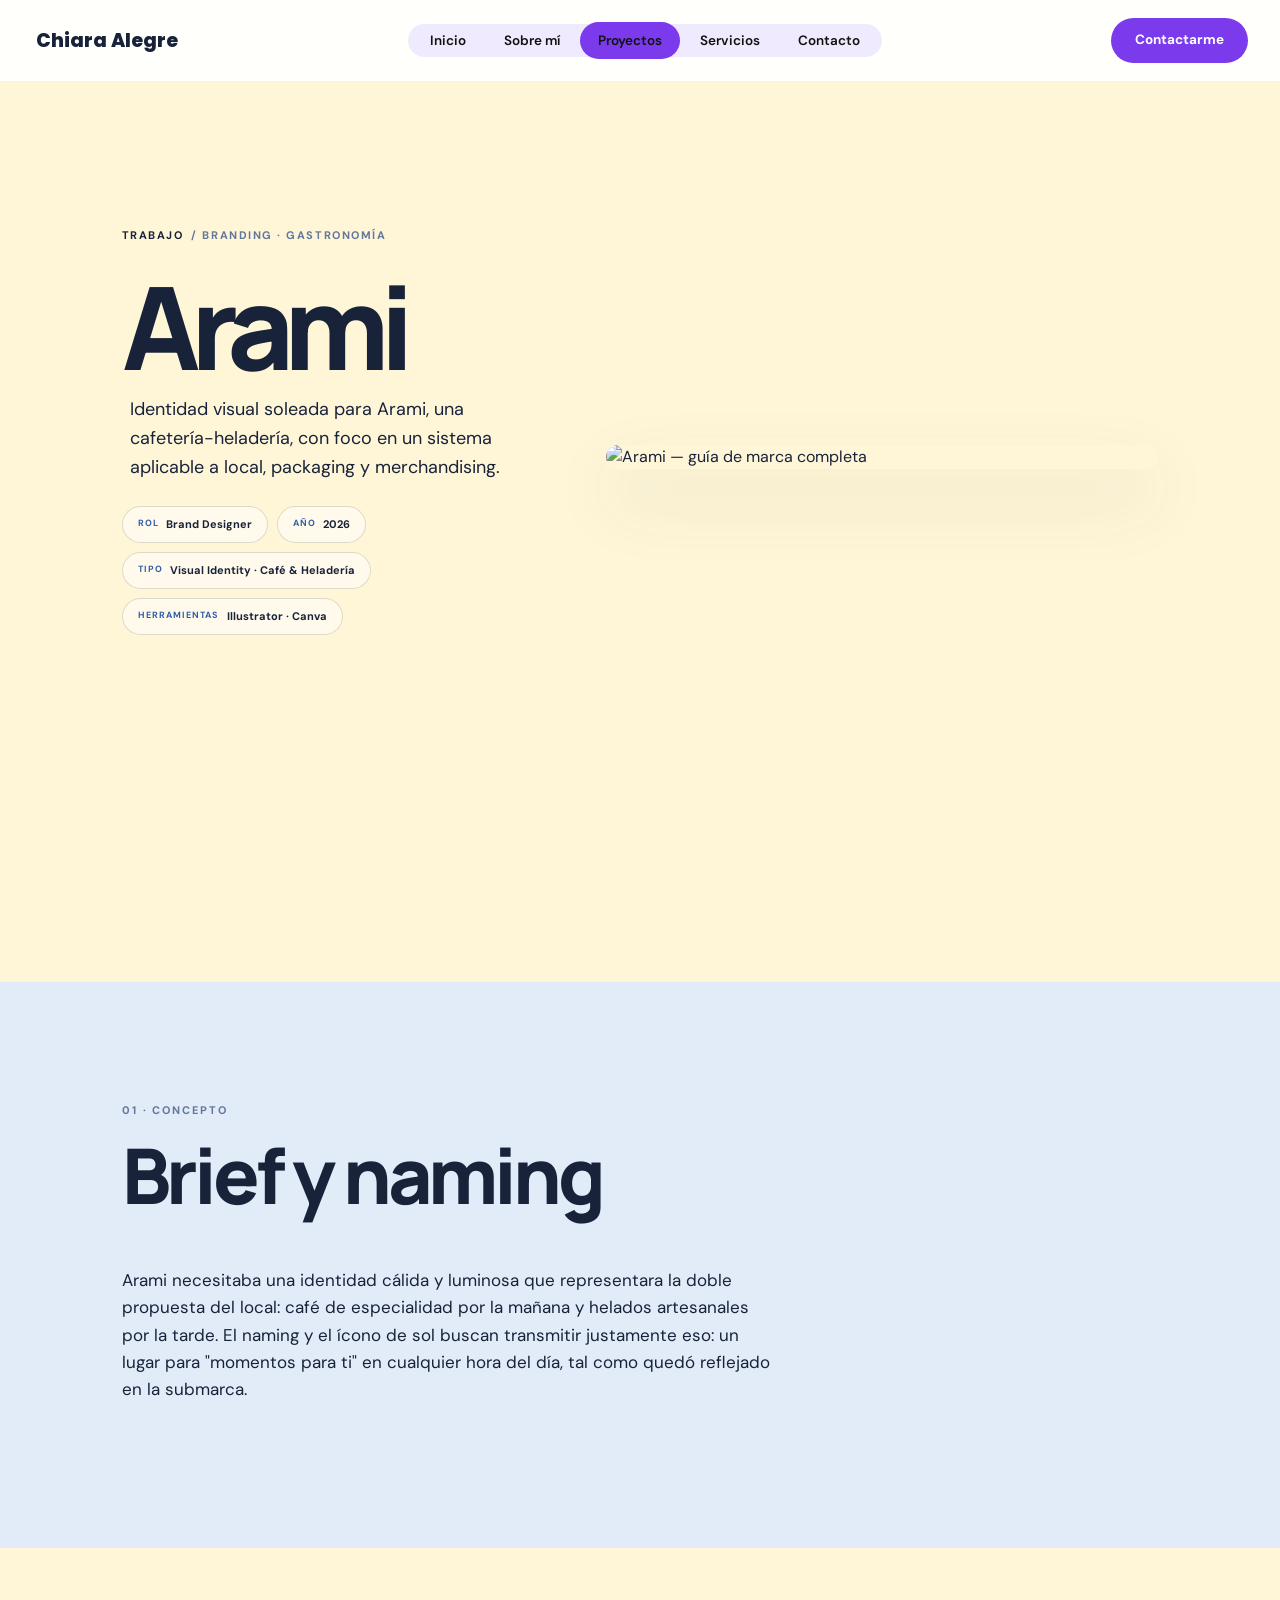
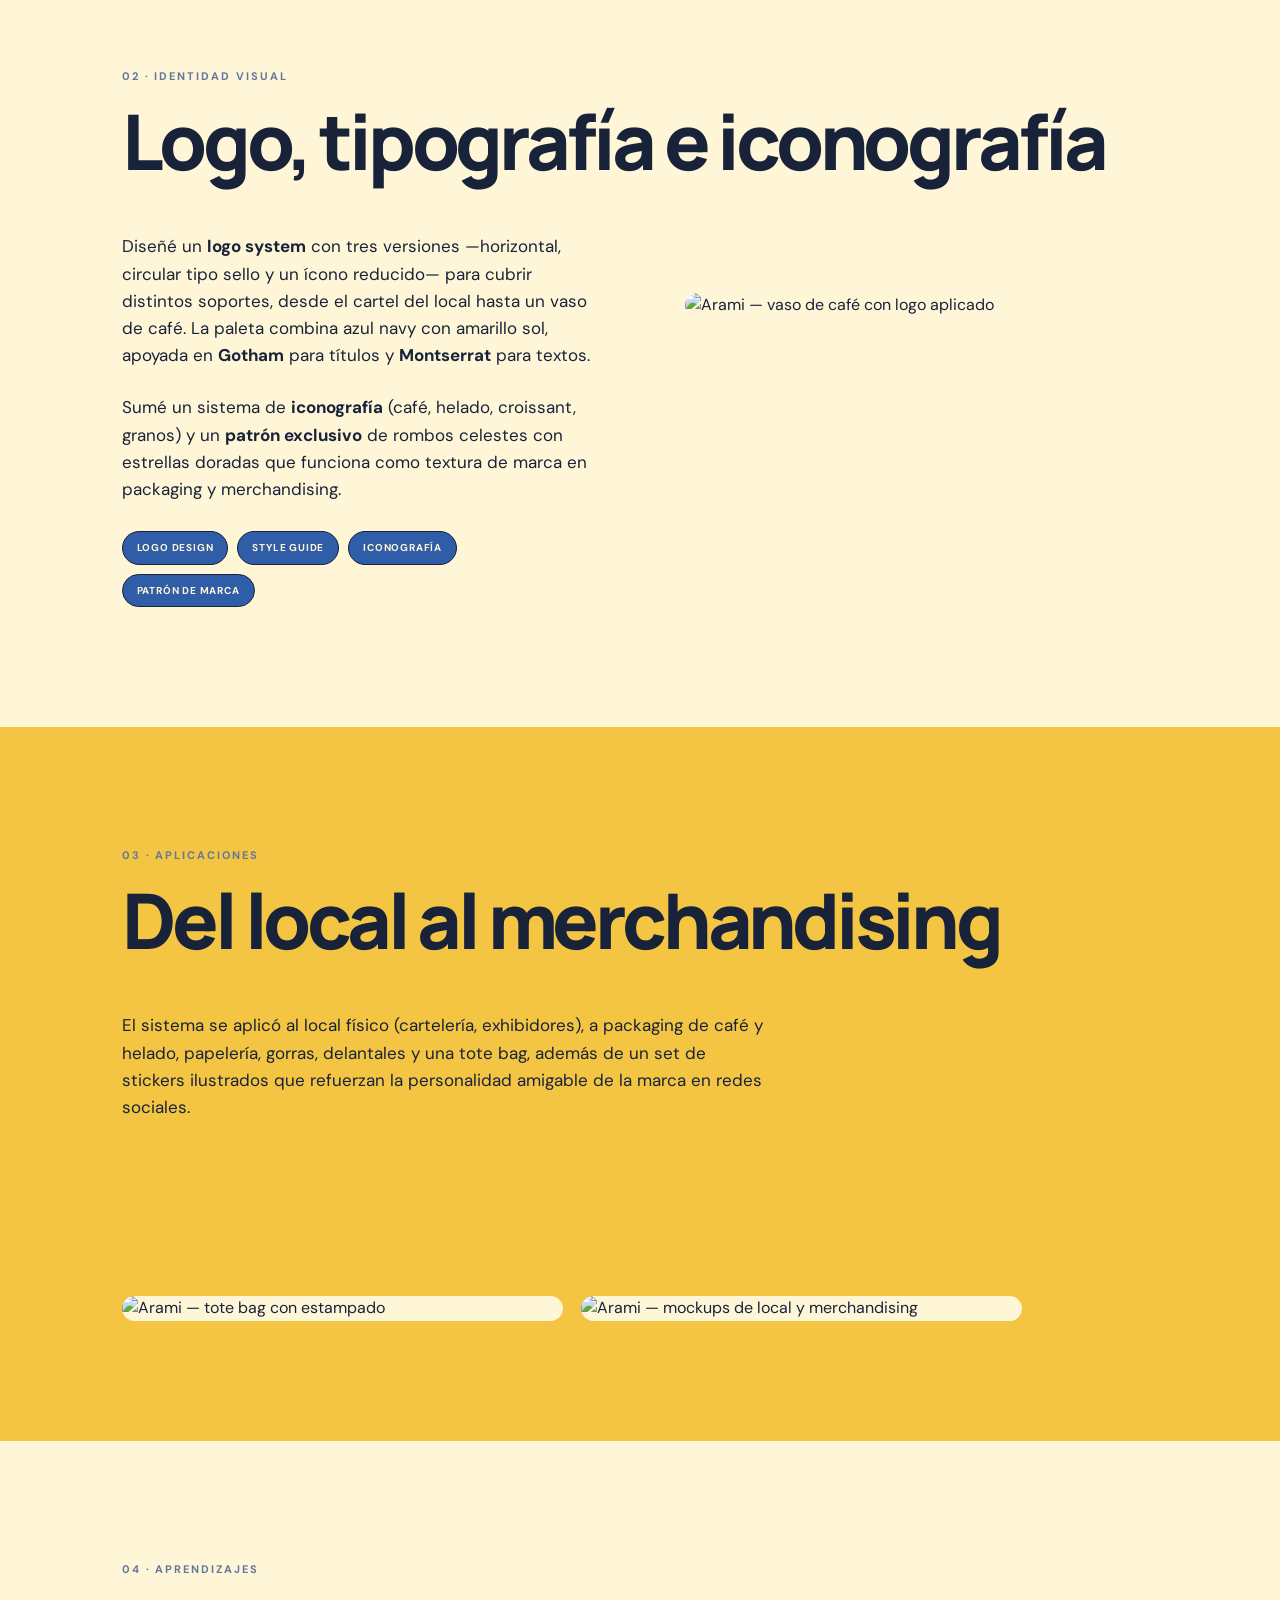
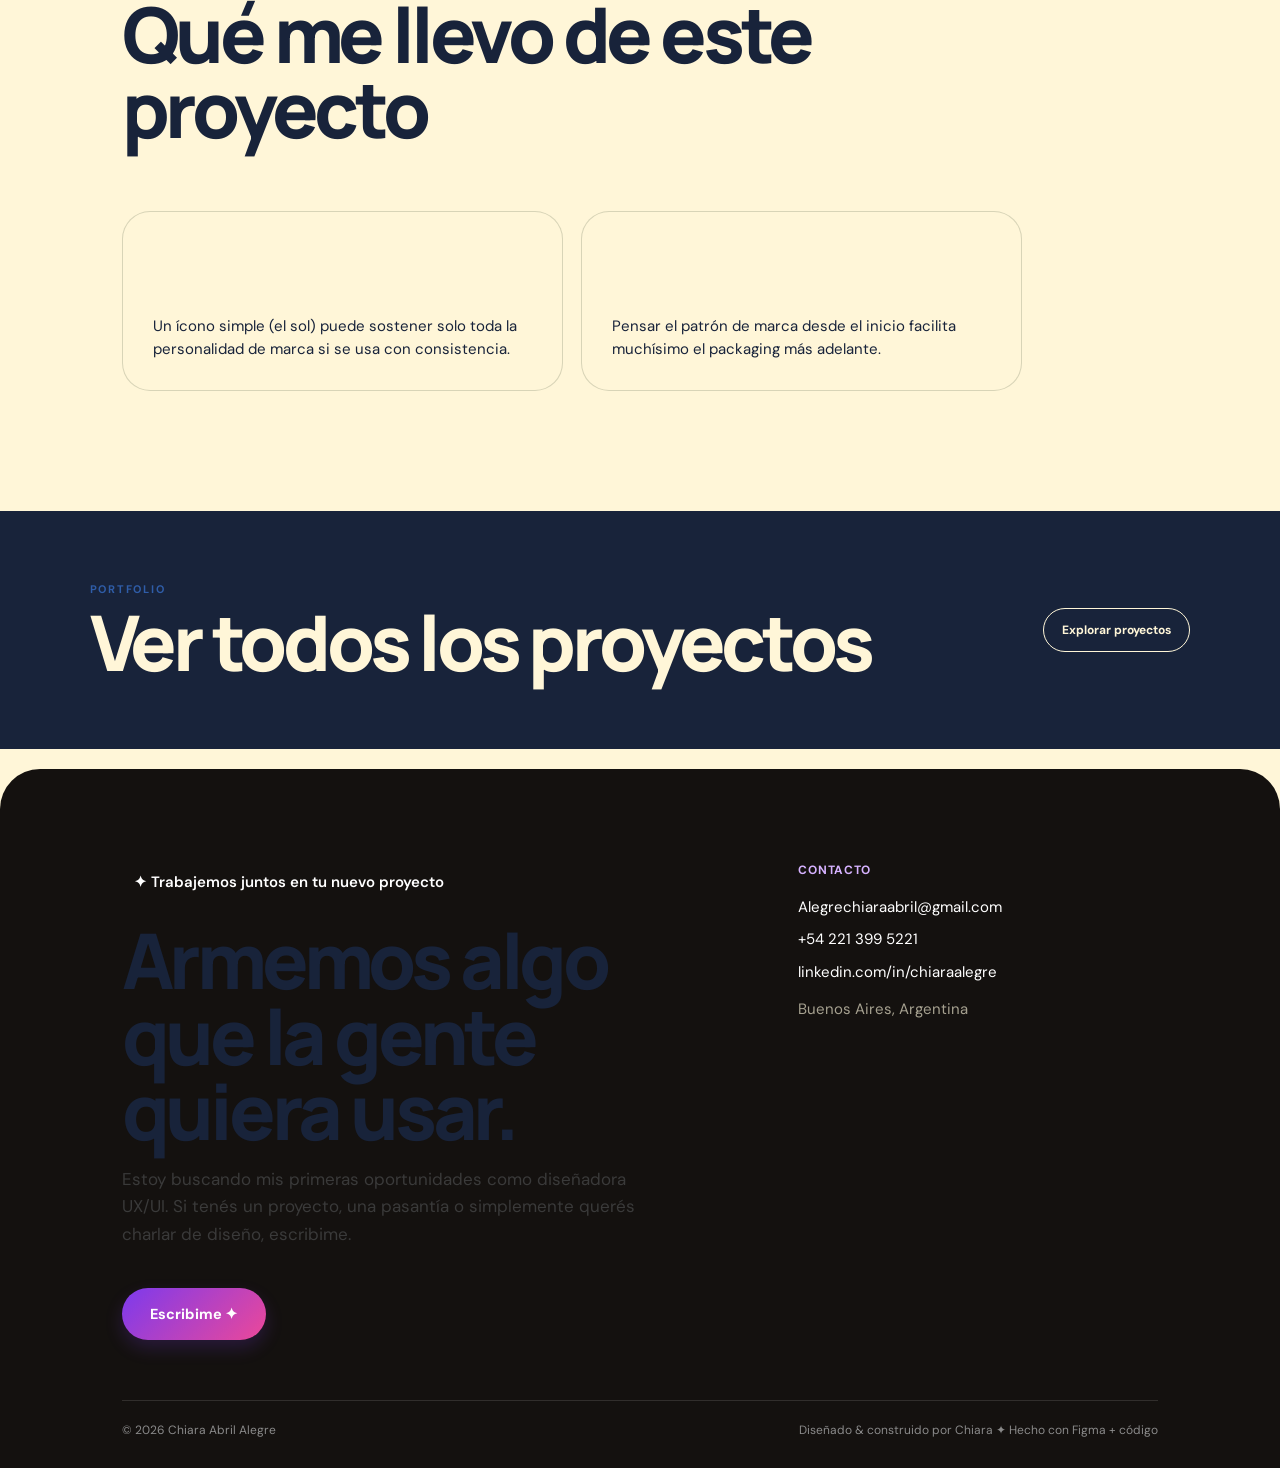
==== arami.html @ 16eeb69e "Add files via upload" ====
<!DOCTYPE html>
<html lang="es">
<head>
<meta charset="UTF-8">
<meta name="viewport" content="width=device-width, initial-scale=1.0">
<title>Arami — Chiara Alegre</title>
<link rel="stylesheet" href="styles.css">
</head>
<body class="case-jelly-layout arami">

<header>
  <div class="navrow">
    <a href="index.html" class="logo"><span class="dots"><span class="dot r"></span><span class="dot g"></span><span class="dot p"></span></span>&nbsp;Chiara Alegre</a>
    <nav>
      <ul>
        <li><a href="index.html#inicio">Inicio</a></li>
        <li><a href="index.html#trabajo">Trabajo</a></li>
        <li><a href="index.html#proceso">Proceso</a></li>
        <li><a href="index.html#sobre-mi">Sobre mí</a></li>
      </ul>
    </nav>
    <a class="navcta" href="index.html#contacto">Contactarme</a>
  </div>
</header>

<section class="case-hero">
  <div class="wrap">
    <div class="breadcrumb"><a href="index.html">Trabajo</a> / Branding · Gastronomía</div>
    <div class="case-title-row">
      <h1>Arami</h1>
    </div>
    <p class="hero-sub" style="margin-top:0;">Identidad visual soleada para Arami, una cafetería-heladería, con foco en un sistema aplicable a local, packaging y merchandising.</p>
    <div class="case-meta"><div><span>Rol</span><b>Brand Designer</b></div><div><span>Año</span><b>2026</b></div><div><span>Tipo</span><b>Visual Identity · Café &amp; Heladería</b></div><div><span>Herramientas</span><b>Illustrator · Canva</b></div></div>
    <div class="case-cover"><img src="images/arami-guide.png" alt="Arami — guía de marca completa"></div>
  </div>
</section>

<section class="case-section">
  <div class="wrap">
    <span class="stepnum">01 · Concepto</span>
    <h2>Brief y naming</h2>
    
    <div class="case-body-grid single">
      <div class="case-text">
        <p>Arami necesitaba una identidad cálida y luminosa que representara la doble propuesta del local: café de especialidad por la mañana y helados artesanales por la tarde. El naming y el ícono de sol buscan transmitir justamente eso: un lugar para "momentos para ti" en cualquier hora del día, tal como quedó reflejado en la submarca.</p>
      </div>
    </div>

  </div>
</section>

<section class="case-section">
  <div class="wrap">
    <span class="stepnum">02 · Identidad visual</span>
    <h2>Logo, tipografía e iconografía</h2>
    
    <div class="case-body-grid">
      <div class="case-text">
        <p>Diseñé un <strong>logo system</strong> con tres versiones —horizontal, circular tipo sello y un ícono reducido— para cubrir distintos soportes, desde el cartel del local hasta un vaso de café. La paleta combina azul navy con amarillo sol, apoyada en <strong>Gotham</strong> para títulos y <strong>Montserrat</strong> para textos.</p>
        <p>Sumé un sistema de <strong>iconografía</strong> (café, helado, croissant, granos) y un <strong>patrón exclusivo</strong> de rombos celestes con estrellas doradas que funciona como textura de marca en packaging y merchandising.</p>
        <div class="chiplist">
          <span class="chip on">Logo Design</span>
          <span class="chip on">Style Guide</span>
          <span class="chip on">Iconografía</span>
          <span class="chip on">Patrón de marca</span>
        </div>
      </div>
      <div class="gallery">
        <img src="images/arami-cup.png" alt="Arami — vaso de café con logo aplicado">
      </div>
    </div>

  </div>
</section>

<section class="case-section">
  <div class="wrap">
    <span class="stepnum">03 · Aplicaciones</span>
    <h2>Del local al merchandising</h2>
    
    <div class="case-body-grid single">
      <div class="case-text"><p>El sistema se aplicó al local físico (cartelería, exhibidores), a packaging de café y helado, papelería, gorras, delantales y una tote bag, además de un set de stickers ilustrados que refuerzan la personalidad amigable de la marca en redes sociales.</p></div>
      <div class="gallery g2">
        <img src="images/arami-tote.png" alt="Arami — tote bag con estampado">
        <img src="images/arami-guide.png" alt="Arami — mockups de local y merchandising" style="object-position:top;">
      </div>
    </div>

  </div>
</section>

<section class="case-section">
  <div class="wrap">
    <span class="stepnum">04 · Aprendizajes</span>
    <h2>Qué me llevo de este proyecto</h2>
    
    <div class="case-body-grid single">
      <div class="insight-cards" style="grid-template-columns:1fr 1fr;">
        <div class="insight-card"><p>Un ícono simple (el sol) puede sostener solo toda la personalidad de marca si se usa con consistencia.</p></div>
        <div class="insight-card"><p>Pensar el patrón de marca desde el inicio facilita muchísimo el packaging más adelante.</p></div>
      </div>
    </div>

  </div>
</section>

<a href="karina-backery.html" class="next-project">
  <div>
    <div class="np-label">Siguiente proyecto</div>
    <h3>Karina Backery →</h3>
  </div>
  <span class="arrow">→</span>
</a>

<footer id="contacto">
  <div class="wrap">
    <div class="foot-grid">
      <div>
        <span class="pill" style="background:transparent; border-color:var(--cream); color:var(--cream); margin-bottom:18px;">✦ Trabajemos juntos en tu nuevo proyecto</span>
        <h2>Armemos algo<br>que la gente<br>quiera usar.</h2>
        <p class="hero-sub" style="margin-top:18px;">Estoy buscando mis primeras oportunidades como diseñadora UX/UI. Si tenés un proyecto, una pasantía o simplemente querés charlar de diseño, escribime.</p>
        <a href="mailto:Alegrechiaraabril@gmail.com" class="btn primary" style="margin-top:10px;">Escribime ✦</a>
      </div>
      <div class="foot-col">
        <h5>Contacto</h5>
        <a href="mailto:Alegrechiaraabril@gmail.com">Alegrechiaraabril@gmail.com</a>
        <a href="tel:+542213995221">+54 221 399 5221</a>
        <a href="https://www.linkedin.com/in/chiaraalegre" target="_blank" rel="noopener">linkedin.com/in/chiaraalegre</a>
        <p style="color:#a6a190;">Buenos Aires, Argentina</p>
      </div>
    </div>
    <div class="foot-bottom">
      <span>© 2026 Chiara Abril Alegre</span>
      <span>Diseñado &amp; construido por Chiara ✦ Hecho con Figma + código</span>
    </div>
  </div>
</footer>
<script src="project-ui.js"></script>
</body>
</html>
---- styles.css ----
@import url('https://fonts.googleapis.com/css2?family=DM+Sans:wght@400;500;600;700&family=Manrope:wght@400;500;600;700;800&display=swap');
@import url('https://fonts.googleapis.com/css2?family=Poppins:wght@500;600;700;800;900&family=Space+Grotesk:wght@400;500;600;700&family=Work+Sans:ital,wght@0,400;0,500;0,600;0,700;0,800;1,500&display=swap');

:root{
  --ink:#111111;
  --paper:#FFFFFF;
  --gray-bg:#EAEAEA;
  --gray-bg-2:#F3F3F1;
  --gray-text:#6E6E6E;
  --gray-line:#E4E4E1;
  --black-band:#111111;
  --coral:#E4573D;
  --sage:#3FA35E;
  --lavender:#6C4CE0;
  --violet:#7C3AED;
  --pink:#EC4899;
  --lilac:#F3EDFF;
  --rose:#FFF0F7;
  --butter:#F5EFC7;
  --radius:16px;
}
*{box-sizing:border-box;}
html{scroll-behavior:smooth;}
body{
  margin:0;
  background:linear-gradient(180deg, #fff 0%, #fff 28%, #fcfaff 100%);
  color:var(--ink);
  font-family:'Work Sans', sans-serif;
  -webkit-font-smoothing:antialiased;
}
h1,h2,h3, .display{
  font-family:'Poppins', sans-serif;
  font-weight:800;
  letter-spacing:-0.02em;
  line-height:1.05;
  margin:0;
  text-transform:none;
}
.mono{font-family:'Space Grotesk',monospace; letter-spacing:0.02em;}
a{color:inherit;}
img{max-width:100%; display:block;}
.wrap{max-width:1200px; margin:0 auto; padding:0 32px;}

.dots{display:inline-flex; gap:7px; align-items:center;}
.dot{width:11px;height:11px;border-radius:50%; display:inline-block; border:2px solid var(--ink);}
.dot.r{background:var(--coral);}
.dot.g{background:var(--sage);}
.dot.p{background:var(--lavender);}

/* ===== NAV ===== */
header{
  position:sticky; top:0; z-index:50;
  background:rgba(255,255,255,0.85);
  backdrop-filter:blur(10px);
}
.navrow{display:flex; align-items:center; justify-content:space-between; padding:20px 32px; max-width:1200px; margin:0 auto;}
.logo{display:flex; align-items:center; gap:6px; font-family:'Poppins'; font-weight:800; font-size:19px; text-decoration:none; color:var(--ink);}
.logo .dots{display:none;}
nav ul{list-style:none; display:flex; gap:4px; margin:0; padding:0; background:var(--lilac); border-radius:100px; padding:5px;}
nav a{text-decoration:none; font-weight:600; font-size:13.5px; padding:9px 18px; border-radius:100px; transition:background .2s ease, color .2s ease;}
nav a:hover{background:rgba(0,0,0,.05);}
nav a.navActive{background:var(--violet); color:var(--paper);}
.navcta{
  border:none; background:var(--violet); color:var(--paper);
  padding:11px 22px; border-radius:100px; font-weight:700; font-size:13.5px;
  text-decoration:none; transition:background .2s ease, transform .15s ease;
}
.navcta:hover{background:var(--pink);}

/* ===== pills / buttons ===== */
.pill{
  display:inline-flex; align-items:center; gap:8px;
  border:none; border-radius:100px;
  padding:10px 12px; font-size:15px; font-weight:600;
  background:var(--gray-bg); color:var(--gray-text);
}
.pill.butter{background:var(--gray-bg); color:var(--gray-text);}
.pill.sage{background:var(--gray-bg-2);}
.pill.lav{background:var(--ink); color:var(--paper);}
.pill.coral{background:var(--ink); color:var(--paper);}

.btn{
  border:none; padding:15px 28px; border-radius:100px;
  font-weight:700; text-decoration:none; font-size:14.5px;
  display:inline-flex; align-items:center; gap:8px; cursor:pointer; transition:background .2s ease, color .2s ease, transform .15s ease;
  background:var(--gray-bg); color:var(--ink);
}
.btn.primary{background:linear-gradient(135deg, var(--violet), var(--pink)); color:var(--paper); box-shadow:0 8px 18px rgba(124,58,237,.2);}
.btn.primary:hover{background:linear-gradient(135deg, var(--pink), var(--violet));}
.btn.ghost{background:var(--paper); border:2px solid var(--ink);}
.btn.ghost:hover{background:var(--ink); color:var(--paper);}
.btn.sm{padding:11px 20px; font-size:13px;}

/* ===== HERO ===== */
.hero{padding:64px 0 0; background:radial-gradient(circle at 82% 28%, rgba(236,72,153,.15), transparent 23%), radial-gradient(circle at 68% 68%, rgba(124,58,237,.12), transparent 28%);}
.hero-grid{display:grid; grid-template-columns:1.1fr 0.9fr; gap:40px; align-items:center;}
.eyebrow{margin-bottom:18px;}
.hero h1{font-size:clamp(46px,6.4vw,80px);}
.hero h1 .accent{color:var(--gray-text);}
.hero-sub{
  font-size:17px; max-width:520px; margin:22px 0 30px; line-height:1.6; color:#3a3a3a; font-weight:400;
}
.hero-ctas{display:flex; gap:12px; flex-wrap:wrap;}

.hero-photo-zone{height:520px; display:grid; place-items:center; perspective:1000px;}
.hero-photo-card{position:relative; width:min(390px,86%); height:470px; border-radius:46% 46% 28px 28px; overflow:visible; transform-style:preserve-3d; transition:transform .2s ease; will-change:transform;}
.hero-photo-card::before{content:""; position:absolute; inset:16px -16px -16px 16px; border-radius:inherit; background:linear-gradient(140deg,var(--violet),var(--pink)); z-index:-1; transform:rotate(5deg);}
.hero-photo-card img{width:100%; height:100%; object-fit:cover; object-position:top; border-radius:inherit; border:8px solid #fff; box-shadow:0 28px 48px rgba(92,31,151,.24);}
.photo-sticker{position:absolute; display:grid; place-items:center; background:#fff; color:var(--violet); box-shadow:0 10px 24px rgba(40,20,70,.18);}
.photo-sticker-one{width:72px; height:72px; border-radius:50%; right:-20px; top:20%; font-size:36px; animation:float 3.2s ease-in-out infinite;}
.photo-sticker-two{padding:12px 16px; border-radius:100px; left:-28px; bottom:18%; font-size:12px; font-weight:800; transform:rotate(-7deg);}
@keyframes float{50%{transform:translateY(-13px) rotate(10deg);}}

.photo-card{display:none;}
.spark{position:absolute; color:#fff; font-size:30px;}
.spark.s1{top:22%; right:6%;}
.spark.s2{bottom:14%; left:4%; font-size:22px;}

.badge-available{
  display:inline-flex; align-items:center; gap:8px; border:none; border-radius:100px;
  padding:9px 18px 9px 14px; font-size:13px; font-weight:700;
  background:var(--lilac); color:var(--violet);
}
.badge-available .ping{position:relative; width:9px; height:9px; border-radius:50%; background:var(--sage); flex-shrink:0;}
.badge-available .ping::after{
  content:""; position:absolute; inset:0; border-radius:50%; background:var(--sage);
  animation:ping 1.8s cubic-bezier(0,0,.2,1) infinite;
}
@keyframes ping{ 0%{transform:scale(1); opacity:.7;} 100%{transform:scale(2.6); opacity:0;} }
.role-swap{background:linear-gradient(90deg, var(--violet), var(--pink)); color:#fff; min-width:265px; border:0; box-shadow:0 10px 24px rgba(124,58,237,.18);}
.role-swap-inner{display:inline-block; min-height:1.2em; font-weight:700;}

/* ===== TAPE (black band with stars) ===== */
.tape{
  margin-top:56px; background:linear-gradient(90deg, var(--violet), var(--pink)); color:var(--paper); overflow:hidden; padding:20px 0;
  width:100vw; position:relative; left:50%; right:50%; margin-left:-50vw; margin-right:-50vw;
}
.tape-inner{display:flex; gap:44px; white-space:nowrap; animation:scroll 24s linear infinite; width:max-content;}
.tape span{font-family:'Poppins'; font-weight:700; font-size:clamp(18px,2.6vw,28px); display:flex; align-items:center; gap:20px;}
@keyframes scroll{from{transform:translateX(0);} to{transform:translateX(-50%);}}

section{padding:88px 0;}
.section-head{margin-bottom:44px;}
.section-head h2{font-size:clamp(32px,4.8vw,52px);}
.section-tag{max-width:480px; font-size:15px; color:var(--gray-text); line-height:1.5; margin-top:12px;}

/* ===== SOBRE MI ===== */
.about-grid{display:grid; grid-template-columns:0.85fr 1.15fr; gap:48px; align-items:flex-start;}
.card{border:none; border-radius:var(--radius); padding:0; background:transparent;}
.card.sage{background:transparent;}
.card h3{font-size:15px; margin-bottom:14px; font-weight:700;}
.card p{line-height:1.7; font-size:16px; margin:0 0 16px; color:#333;}
.factgrid{display:grid; grid-template-columns:1fr 1fr; gap:12px; margin-top:24px;}
.fact{border-radius:18px; padding:18px 18px; background:linear-gradient(145deg,var(--lilac),var(--rose)); border:1px solid rgba(124,58,237,.1);}
.fact b{display:block; font-family:'Poppins'; font-weight:800; font-size:28px;}
.fact span{font-size:11.5px; text-transform:uppercase; letter-spacing:.04em; font-weight:700; color:var(--gray-text);}
.about-grid .card:first-child > img{width:100%; height:520px; object-fit:cover; object-position:top; border-radius:var(--radius); background:var(--gray-bg-2);}
.skills-inline{margin-top:38px; padding:24px; border-radius:22px; background:linear-gradient(135deg, var(--lilac), var(--rose));}
.skills-inline h3{margin:0 0 7px; font-size:16px; color:var(--violet);}
.skills-inline p{font-size:13px; line-height:1.5; color:var(--gray-text); margin:0 0 16px;}
.skills-inline .skill-list li{background:rgba(255,255,255,.82); color:var(--violet); border:1px solid rgba(124,58,237,.12);}

/* ===== SERVICIOS / MIS SERVICIOS ===== */
.services-grid{display:grid; grid-template-columns:repeat(4,1fr); gap:18px;}
.service-card{
  border-radius:var(--radius); padding:30px 24px; background:linear-gradient(155deg,#fff,var(--lilac));
  transition:background .25s ease, transform .25s ease;
}
.service-card:hover{background:var(--rose); transform:translateY(-4px);}
.service-card .sv-num{font-family:'Space Grotesk'; font-weight:700; font-size:12px; color:var(--gray-text);}
.service-card .sv-icon{font-size:26px; margin:14px 0 10px; display:block;}
.service-card h4{font-family:'Poppins'; font-weight:700; font-size:18px; margin-bottom:10px;}
.service-card p{font-size:13.5px; line-height:1.55; color:var(--gray-text); margin:0;}

.work-modes{display:grid; grid-template-columns:repeat(2,1fr); gap:18px;}
.wm-card{border-radius:var(--radius); padding:28px; background:var(--gray-bg-2); display:flex; gap:16px; align-items:flex-start;}
.wm-card .wm-ico{flex-shrink:0; width:46px; height:46px; border-radius:50%; display:flex; align-items:center; justify-content:center; font-size:19px; background:var(--paper);}
.wm-card h4{font-family:'Poppins'; font-weight:700; font-size:16px; margin-bottom:6px;}
.wm-card p{font-size:13.5px; line-height:1.55; color:var(--gray-text); margin:0;}

/* ===== LOGOFOLIO with charm accent ===== */
.logofolio-band{background:linear-gradient(100deg,var(--violet),var(--pink)); position:relative; padding:40px 0; margin:0 0 56px;}
.logofolio{display:flex; flex-wrap:wrap; align-items:center; justify-content:center; gap:40px 52px;}
.logofolio-item{font-family:'Poppins'; font-weight:800; font-size:clamp(18px,2.4vw,26px); color:var(--paper); opacity:.9;}

/* ===== PROCESO ===== */
.process{display:grid; grid-template-columns:repeat(5,1fr); gap:14px;}
.proc-step{border-radius:22px; padding:22px 18px; background:linear-gradient(145deg,#f6f0ff,#fff0f8); border:1px solid rgba(124,58,237,.12); box-shadow:0 10px 22px rgba(103,47,166,.07);}
.proc-step:nth-child(2n){background:linear-gradient(145deg,#fff0f8,#f9efff);}
.proc-step .num{font-family:'Poppins'; font-weight:800; font-size:26px; color:var(--violet); opacity:.9;}
.proc-step h4{font-family:'Poppins'; font-weight:700; font-size:14.5px; margin:10px 0 8px; color:#311153;}
.proc-step p{font-size:12.5px; line-height:1.5; color:#654b75; margin:0;}

/* ===== PROYECTOS: rounded card, image + gray info panel + Ver proyecto ===== */
.filter-row{display:flex; gap:8px; flex-wrap:wrap; margin-bottom:36px;}
.filter-btn{
  border:none; background:var(--gray-bg-2); padding:10px 20px; border-radius:100px;
  font-weight:700; font-size:13px; cursor:pointer; transition:background .2s ease, color .2s ease;
  font-family:inherit;
}
.filter-btn:hover{background:var(--gray-bg);}
.filter-btn.active{background:var(--violet); color:var(--paper);}

.bento-grid{display:grid; grid-template-columns:repeat(3, 1fr); gap:28px;}
.bento-card{
  position:relative; display:flex; flex-direction:column; text-decoration:none; color:inherit;
  cursor:pointer; border-radius:var(--radius); overflow:hidden; background:linear-gradient(145deg,#fff,var(--lilac));
  box-shadow:0 1px 2px rgba(0,0,0,.04); transition:transform .3s cubic-bezier(.16,.8,.3,1), box-shadow .3s ease;
}
.bento-card:hover{transform:translateY(-6px); box-shadow:0 18px 32px rgba(0,0,0,.12);}
.bento-card.hidden{display:none;}
.bento-card .bc-imgwrap{position:relative; width:100%; aspect-ratio:5/4; overflow:hidden; background:var(--gray-bg);}
.bento-card .bc-img{position:absolute; inset:0; width:100%; height:100%; object-fit:cover; transition:transform .5s cubic-bezier(.16,.8,.3,1);}
.bento-card:hover .bc-img{transform:scale(1.05);}
.bento-card .bc-scrim, .bento-card .bc-expand{display:none;}
.bento-card .bc-body{position:relative; padding:22px; display:flex; flex-direction:column; gap:10px; flex:1;}
.bento-card .bc-kicker{font-size:11px; font-weight:700; text-transform:uppercase; letter-spacing:.04em; color:var(--gray-text);}
.bento-card .bc-title{font-family:'Poppins'; font-weight:800; font-size:19px; margin:0;}
.bento-card .bc-desc{font-size:13px; line-height:1.5; color:var(--gray-text); display:-webkit-box; -webkit-line-clamp:2; -webkit-box-orient:vertical; overflow:hidden; margin:0;}
.bento-card .bc-tags{display:flex; gap:6px; flex-wrap:wrap; margin-top:2px;}
.bento-card .bc-tags span{background:var(--violet); color:var(--paper); border-radius:100px; padding:4px 12px; font-size:10.5px; font-weight:700; text-transform:uppercase;}
.bento-card .bc-tags span:not(:first-child){display:none;}
.bento-card .bc-cta{
  margin-top:auto; background:var(--paper); border-radius:100px; padding:12px; text-align:center;
  font-weight:700; font-size:13.5px; box-shadow:0 1px 2px rgba(0,0,0,.06);
}

.bento-card.xl, .bento-card.wide, .bento-card.md, .bento-card.sm{grid-column:span 1;}

@media (max-width:980px){ .bento-grid{grid-template-columns:repeat(2,1fr);} }
@media (max-width:620px){ .bento-grid{grid-template-columns:1fr;} }

.proj-feature{border-radius:var(--radius); background:var(--gray-bg-2); overflow:hidden; margin-bottom:60px; text-decoration:none; display:block; color:inherit;}
.proj-feature-top{display:grid; grid-template-columns:1fr 1fr;}
.proj-feature-top img{width:100%; height:100%; object-fit:cover;}
.proj-feature-txt{padding:38px;}
.proj-feature-txt .pill{margin-bottom:16px;}
.proj-feature-txt h3{font-size:32px; margin-bottom:14px;}
.proj-feature-txt p{font-size:15px; line-height:1.6; color:var(--gray-text); margin:0 0 20px;}
.tags{display:flex; gap:8px; flex-wrap:wrap; margin-bottom:20px;}
.tag{background:var(--ink); color:var(--paper); border-radius:100px; padding:5px 14px; font-size:11.5px; font-weight:700;}
.proj-shots{display:grid; grid-template-columns:repeat(3,1fr);}
.proj-shots img{border-radius:0;}

.grid-cases{display:grid; grid-template-columns:repeat(3,1fr); gap:28px;}
.case-card{border-radius:var(--radius); background:var(--gray-bg-2); overflow:hidden; display:flex; flex-direction:column; text-decoration:none; color:inherit; transition:transform .25s ease;}
.case-card:hover{transform:translateY(-5px);}
.case-card.hidden{display:none;}
.case-img{aspect-ratio:5/4; overflow:hidden; background:var(--gray-bg);}
.case-img img{width:100%; height:100%; object-fit:cover;}
.case-body{padding:20px;}
.case-body .kicker{font-size:11px; font-weight:700; text-transform:uppercase; color:var(--gray-text); margin-bottom:4px;}
.case-body h4{font-family:'Poppins'; font-weight:800; font-size:18px; margin-bottom:6px;}
.case-body p{font-size:13px; line-height:1.5; color:var(--gray-text); margin:0 0 12px;}

.wide-case{border-radius:var(--radius); overflow:hidden; background:var(--gray-bg-2); margin-top:26px; text-decoration:none; color:inherit; display:block;}
.wide-case img{width:100%; display:block;}
.wide-case-body{padding:26px 30px;}

/* ===== SKILLS: interactive keycap grid ===== */
.skills-grid{display:block;}
.keycap-board{
  display:grid; grid-template-columns:repeat(6, 1fr); gap:14px; margin-top:40px; perspective:800px;
}
.keycap{
  aspect-ratio:1; border-radius:16px; background:var(--gray-bg-2);
  display:flex; flex-direction:column; align-items:center; justify-content:center; gap:6px;
  box-shadow:0 6px 0 var(--gray-bg), 0 8px 14px rgba(0,0,0,.10);
  transform:translateY(0); transition:transform .12s ease, box-shadow .12s ease, background .2s ease;
  cursor:pointer; user-select:none; font-family:'Space Grotesk'; font-weight:700;
}
.keycap:hover{background:var(--ink); color:var(--paper); transform:translateY(2px); box-shadow:0 4px 0 #333, 0 6px 10px rgba(0,0,0,.14);}
.keycap:active, .keycap.pressed{transform:translateY(6px); box-shadow:0 0 0 var(--gray-bg), 0 2px 4px rgba(0,0,0,.12);}
.keycap .kc-icon{font-size:26px; line-height:1;}
.keycap .kc-label{font-size:11px; letter-spacing:.02em;}
@media (max-width:820px){ .keycap-board{grid-template-columns:repeat(4,1fr);} }
@media (max-width:520px){ .keycap-board{grid-template-columns:repeat(3,1fr);} }

.tools-grid{display:none;} /* replaced by keycap-board */
.skill-list{list-style:none; margin:0; padding:0; display:flex; flex-wrap:wrap; gap:10px;}
.skill-list li{display:flex; align-items:center; gap:8px; font-size:13.5px; font-weight:600; background:var(--gray-bg-2); padding:9px 16px; border-radius:100px;}
.skill-list .dot{display:none;}

/* ===== EDU timeline ===== */
.timeline{border-left:2px solid var(--gray-line); padding-left:28px; display:flex; flex-direction:column; gap:30px; margin-top:6px;}
.tl-item{position:relative;}
.tl-item::before{content:""; position:absolute; left:-35px; top:4px; width:12px; height:12px; border-radius:50%; background:var(--ink);}
.tl-item .yr{font-family:'Space Grotesk'; font-weight:700; color:var(--gray-text); font-size:12px; text-transform:uppercase; letter-spacing:.05em;}
.tl-item h4{font-size:18px; margin:4px 0 6px; font-family:'Poppins'; font-weight:700;}
.tl-item p{margin:0; font-size:14px; color:var(--gray-text); line-height:1.55;}

/* ===== APRENDIZAJES ===== */
.learn-grid{display:grid; grid-template-columns:repeat(4,1fr); gap:16px;}
.learn-card{border-radius:var(--radius); padding:24px 20px; background:linear-gradient(145deg,#fff,#f3eaff); border:1px solid rgba(124,58,237,.12); box-shadow:0 10px 24px rgba(103,47,166,.07); transition:transform .2s ease, box-shadow .2s ease;}
.learn-card:nth-child(even){background:linear-gradient(145deg,#fff8fc,#fdebf6);}
.learn-card:hover{transform:translateY(-5px); box-shadow:0 18px 30px rgba(103,47,166,.14);}
.learn-card .lc-mark{font-family:'Poppins'; font-weight:800; font-size:26px; color:var(--pink); margin-bottom:8px;}
.learn-card p{font-size:13.5px; line-height:1.55; color:#442157; margin:0;}

/* ===== CTA / FOOTER ===== */
footer{background:#14110f; color:var(--paper); padding:92px 0 28px; border-radius:40px 40px 0 0; margin-top:20px;}
.foot-grid{display:grid; grid-template-columns:minmax(0,1.3fr) minmax(360px,.7fr); gap:92px; align-items:start;}
footer h2{font-size:clamp(42px,5.6vw,74px); color:#fff8ed; max-width:680px;}
.foot-intro .pill{background:transparent; border:1.5px solid #fff8ed; color:#fff8ed; margin-bottom:24px;}
.foot-intro p{font-size:18px; line-height:1.55; color:#ded6ca; max-width:530px; margin:24px 0 0;}
.foot-details{display:grid; grid-template-columns:1fr 1fr; gap:34px; padding-top:8px;}
.foot-col{text-align:left;}
.foot-col h5{text-transform:uppercase; font-size:12px; letter-spacing:.06em; color:#d6b2ff; margin:0 0 16px; font-weight:700;}
.foot-col a, .foot-col p{display:block; text-decoration:none; color:var(--paper); font-size:15px; margin-bottom:10px; line-height:1.5;}
footer .btn.primary{background:linear-gradient(135deg, var(--violet), var(--pink)); color:#fff;}
footer .btn.primary:hover{background:linear-gradient(135deg, var(--pink), var(--violet));}
.foot-grid .btn{margin:26px 0 0;}
.foot-bottom{margin-top:60px; padding-top:20px; border-top:1px solid rgba(255,255,255,.12); display:flex; justify-content:space-between; flex-wrap:wrap; gap:10px; font-size:12px; color:#8A8A8A;}

/* ===== reveal / magnetic / cursor ===== */
.reveal{opacity:0; transform:translateY(24px); transition:opacity .7s cubic-bezier(.16,.8,.3,1), transform .7s cubic-bezier(.16,.8,.3,1);}
.reveal.in{opacity:1; transform:translateY(0);}
.reveal-stagger > *{opacity:0; transform:translateY(20px); transition:opacity .6s cubic-bezier(.16,.8,.3,1), transform .6s cubic-bezier(.16,.8,.3,1);}
.reveal-stagger.in > *{opacity:1; transform:translateY(0);}
.reveal-stagger.in > *:nth-child(1){transition-delay:.03s;}
.reveal-stagger.in > *:nth-child(2){transition-delay:.09s;}
.reveal-stagger.in > *:nth-child(3){transition-delay:.15s;}
.reveal-stagger.in > *:nth-child(4){transition-delay:.21s;}
.reveal-stagger.in > *:nth-child(5){transition-delay:.27s;}
.reveal-stagger.in > *:nth-child(6){transition-delay:.33s;}
.reveal-stagger.in > *:nth-child(7){transition-delay:.39s;}
.reveal-stagger.in > *:nth-child(8){transition-delay:.45s;}
.reveal-stagger.in > *:nth-child(9){transition-delay:.51s;}

.magnetic{display:inline-flex; will-change:transform;}
.magnetic .btn{transition:transform .15s ease, box-shadow .15s ease, background .2s ease, color .2s ease;}

.cursor-dot{position:fixed; top:0; left:0; width:8px; height:8px; border-radius:50%; background:var(--ink); pointer-events:none; z-index:999; transform:translate(-50%,-50%); transition:width .18s ease,height .18s ease,opacity .18s ease; opacity:0;}
.cursor-ring{position:fixed; top:0; left:0; width:32px; height:32px; border-radius:50%; border:1.5px solid var(--ink); pointer-events:none; z-index:998; transform:translate(-50%,-50%); transition:width .22s ease,height .22s ease,opacity .22s ease; opacity:0;}
.cursor-dot.show, .cursor-ring.show{opacity:1;}
.cursor-ring.big{width:56px; height:56px; background:rgba(0,0,0,.06);}
@media (hover:none), (max-width:900px){ .cursor-dot, .cursor-ring{display:none;} }

/* ===== CASE STUDY PAGE ===== */
.case-hero{padding:48px 0 0;}
.breadcrumb{display:flex; align-items:center; gap:8px; font-size:12.5px; font-weight:700; color:var(--gray-text); margin-bottom:20px;}
.breadcrumb a{text-decoration:none; color:var(--ink);}
.case-title-row{display:flex; justify-content:space-between; align-items:flex-end; gap:24px; flex-wrap:wrap; margin-bottom:22px;}
.case-title-row h1{font-size:clamp(38px,6.4vw,74px);}
.case-meta{display:flex; gap:14px; flex-wrap:wrap; margin:26px 0 34px;}
.case-meta div{display:flex; flex-direction:column; gap:6px; background:var(--gray-bg-2); border-radius:18px; padding:14px 20px;}
.case-meta span{font-size:10.5px; font-weight:700; text-transform:uppercase; letter-spacing:.05em; color:var(--gray-text);}
.case-meta b{font-family:'Space Grotesk'; font-size:14px; font-weight:600;}
.case-cover{border-radius:var(--radius); overflow:hidden; margin-bottom:10px;}
.case-cover img{width:100%; display:block; max-height:600px; object-fit:cover;}

.case-section{padding:60px 0;}
.case-section .stepnum{font-family:'Space Grotesk'; font-weight:700; font-size:12px; color:var(--gray-text); letter-spacing:.05em; margin-bottom:12px; display:block;}
.case-section h2{font-size:clamp(28px,4.2vw,44px); margin-bottom:22px;}
.case-body-grid{display:grid; grid-template-columns:1fr 1fr; gap:44px; align-items:start;}
.case-body-grid.single{grid-template-columns:1fr; max-width:800px;}
.case-text p{font-size:15.5px; line-height:1.7; color:#333; margin:0 0 16px;}
.chiplist{display:flex; flex-wrap:wrap; gap:8px; margin-top:16px;}
.chip{border-radius:100px; padding:7px 15px; font-size:12px; font-weight:700; background:var(--gray-bg-2);}
.chip.on{background:var(--ink); color:var(--paper);}

.insight-cards{display:grid; grid-template-columns:repeat(3,1fr); gap:14px; margin-top:10px;}
.insight-card{border-radius:20px; padding:20px; background:var(--gray-bg-2);}
.insight-card .ic-num{font-family:'Poppins'; font-weight:800; font-size:18px; color:var(--gray-text);}
.insight-card p{font-size:13.5px; line-height:1.5; margin:8px 0 0; color:#333;}

.persona-card{border-radius:var(--radius); padding:26px; background:var(--gray-bg-2);}
.persona-card h4{font-family:'Poppins'; font-weight:800; font-size:20px; margin-bottom:2px;}
.persona-card .p-sub{font-size:12px; font-weight:700; margin-bottom:16px; color:var(--gray-text);}
.persona-cols{display:grid; grid-template-columns:1fr 1fr; gap:16px;}
.persona-cols h5{font-size:11px; text-transform:uppercase; margin:0 0 8px; color:var(--gray-text);}
.persona-cols ul{margin:0; padding-left:18px; font-size:13.5px; line-height:1.6;}
.warn-card{border-radius:18px; padding:16px 18px; background:var(--ink); color:var(--paper); font-weight:700; font-size:13.5px; line-height:1.5; margin-top:18px;}

.gallery{display:grid; grid-template-columns:1fr; gap:20px; margin-top:6px;}
.gallery.g2{grid-template-columns:1fr 1fr;}
.gallery img{border-radius:20px; max-height:580px; width:auto; max-width:100%; margin:0 auto; object-fit:contain; background:var(--gray-bg-2);}
.gallery.wide img{max-height:none; width:100%;}
.gallery.contain-tall img{max-height:660px;}

.quote-block{border-left:3px solid var(--ink); padding:6px 0 6px 22px; margin:18px 0;}
.quote-block p{font-family:'Poppins'; font-weight:800; font-size:20px; line-height:1.3; margin:0;}

.next-project{border-radius:32px; background:var(--ink); color:var(--paper); padding:50px; display:flex; justify-content:space-between; align-items:center; gap:20px; flex-wrap:wrap; text-decoration:none; margin:0 0 80px;}
.next-project .np-label{font-size:12px; color:#9A9A9A; font-weight:700; margin-bottom:8px;}
.next-project h3{font-size:clamp(26px,4.2vw,46px); color:var(--paper);}
.next-project .arrow{display:none;}

.compare-grid{display:grid; grid-template-columns:1fr 1fr; gap:18px;}
.compare-col{border-radius:20px; overflow:hidden; background:var(--gray-bg-2);}
.compare-frame img{width:100%; display:block;}
.compare-label{font-family:'Space Grotesk'; font-weight:700; font-size:11px; padding:10px 14px; color:var(--gray-text);}
@media (max-width:820px){ .compare-grid{grid-template-columns:1fr;} }

.finzo{--fz-violet:var(--lavender); --fz-lav:#F1EEFB; --fz-mint:#3FA35E; --fz-red:#D8483B;}
.flow-card{border-radius:20px; padding:22px 22px 24px; background:var(--gray-bg-2); margin-bottom:18px;}
.flow-card .flow-obj{font-size:12px; font-weight:700; color:var(--gray-text); margin-bottom:4px;}
.flow-card h4{font-family:'Poppins'; font-weight:800; font-size:18px; margin-bottom:10px;}
.flow-steps{display:flex; flex-wrap:wrap; align-items:center; gap:6px; margin:14px 0;}
.flow-step{border-radius:100px; padding:7px 15px; font-size:12px; font-weight:700; background:var(--paper); display:flex; align-items:center; gap:6px;}
.flow-step .n{background:var(--ink); color:#fff; border-radius:50%; width:18px; height:18px; display:inline-flex; align-items:center; justify-content:center; font-size:10px;}
.flow-step.coral{background:var(--ink); color:#fff;}
.flow-arrow{color:var(--gray-text); font-weight:700;}
.flow-result{font-size:13.5px; line-height:1.5; color:var(--gray-text); margin:0;}
.flow-result b{color:var(--ink);}

.ia-areas{display:grid; grid-template-columns:repeat(4,1fr); gap:14px; margin-top:20px;}
.ia-area{border-radius:18px; padding:18px 16px; background:var(--gray-bg-2);}
.ia-area .ia-label{font-family:'Poppins'; font-weight:700; font-size:14px; margin-bottom:10px;}
.ia-area ul{margin:0; padding-left:18px; font-size:12.5px; line-height:1.65; font-weight:600; color:var(--gray-text);}

.screen-inv{display:grid; grid-template-columns:repeat(5,1fr); gap:10px; margin-top:20px;}
.screen-chip{border-radius:16px; padding:14px 8px; text-align:center; background:var(--gray-bg-2); font-size:11.5px; font-weight:700;}
.screen-chip .sc-n{display:block; font-family:'Poppins'; font-weight:800; font-size:18px; color:var(--gray-text);}

.criteria-list{list-style:none; margin:0; padding:0; display:flex; flex-direction:column; gap:10px;}
.criteria-list li{display:flex; gap:10px; align-items:flex-start; font-size:14.5px; line-height:1.55;}
.criteria-list li::before{content:"—"; flex-shrink:0;}

.mode-toggle-note{display:inline-flex; gap:8px; font-size:11.5px; font-weight:700; color:var(--gray-text); margin-bottom:10px;}

.proto-cta{border-radius:var(--radius); padding:34px 38px; margin-top:10px; background:var(--ink); color:var(--paper); display:flex; align-items:center; justify-content:space-between; gap:20px; flex-wrap:wrap;}
.proto-cta h4{font-family:'Poppins'; font-weight:800; font-size:20px; margin-bottom:6px;}
.proto-cta p{margin:0; font-size:13.5px; color:#B8B8B8;}
.proto-cta .btn.primary{background:var(--paper); color:var(--ink);}

.behance-embed{display:flex; justify-content:center; margin-top:24px;}
.behance-embed iframe{border-radius:20px; max-width:100%;}

.video-frame{border-radius:20px; overflow:hidden; background:#000;}
.video-frame video{width:100%; display:block;}
.video-grid{display:grid; grid-template-columns:1.6fr 1fr; gap:24px; align-items:start; margin-top:6px;}
.video-cap{font-size:12px; font-weight:700; color:var(--gray-text); margin-top:10px;}

.walkthrough{display:grid; grid-template-columns:repeat(5,1fr); gap:16px; margin-top:24px;}
.wt-step{display:flex; flex-direction:column; gap:10px;}
.wt-img{border-radius:16px; overflow:hidden; background:var(--gray-bg-2);}
.wt-img img{width:100%; display:block;}
.wt-step h5{font-family:'Poppins'; font-weight:700; font-size:12.5px; display:flex; align-items:center; gap:6px;}
.wt-step h5 .wn{background:var(--ink); color:#fff; border-radius:50%; width:19px; height:19px; display:inline-flex; align-items:center; justify-content:center; font-size:10px; flex-shrink:0;}
.wt-step p{font-size:12px; line-height:1.45; color:var(--gray-text); margin:0;}

@media (max-width:980px){
  .hero-grid{grid-template-columns:1fr;}
  .walkthrough{grid-template-columns:repeat(3,1fr);}
  .about-grid{grid-template-columns:1fr;}
  .process{grid-template-columns:repeat(2,1fr);}
  .services-grid{grid-template-columns:1fr 1fr;}
  .work-modes{grid-template-columns:1fr;}
  .learn-grid{grid-template-columns:1fr 1fr;}
  .proj-feature-top{grid-template-columns:1fr;}
  .proj-shots{grid-template-columns:1fr 1fr;}
  .grid-cases{grid-template-columns:1fr 1fr;}
  .tools-grid{grid-template-columns:repeat(3,1fr);}
  nav ul{display:none;}
  .case-body-grid{grid-template-columns:1fr;}
  .insight-cards{grid-template-columns:1fr;}
  .persona-cols{grid-template-columns:1fr;}
  .gallery.g2{grid-template-columns:1fr;}
  .video-grid{grid-template-columns:1fr;}
  .ia-areas{grid-template-columns:1fr 1fr;}
  .screen-inv{grid-template-columns:repeat(3,1fr);}
  .foot-grid{grid-template-columns:1fr; gap:42px;}
}
@media (max-width:620px){
  .hero-photo-zone{height:400px;}
  .hero-photo-card{height:360px; width:min(320px,82%);}
  .foot-details{grid-template-columns:1fr; gap:28px;}
  .walkthrough{grid-template-columns:repeat(2,1fr);}
  .grid-cases{grid-template-columns:1fr;}
  .process{grid-template-columns:1fr 1fr;}
  .proj-shots{grid-template-columns:1fr;}
  .case-meta{gap:10px;}
  .services-grid{grid-template-columns:1fr;}
  .learn-grid{grid-template-columns:1fr;}
  .ia-areas{grid-template-columns:1fr;}
  .screen-inv{grid-template-columns:repeat(2,1fr);}
}

/* =========================================================
   JELLY CASE STUDY SYSTEM
   Applied only to project pages.
   Navbar and footer keep their original portfolio system.
   ========================================================= */


/* =========================================================
   JELLY COLOR VARIABLES
   ========================================================= */

body.jelly-case {
  --case-sage: #A7B897;
  --case-cream: #F2F0E6;
  --case-pink: #F4C7D4;
  --case-green: #3E4A34;
  --case-espresso: #4A4037;
  --case-white: #FFFDF8;
  --case-line: #DDE2D5;
  --case-muted: #758962;
  --case-body: #4D5943;
  --case-light: #D9DDCF;

  --cream: #F2F0E6;
  --sage: #A7B897;
  --pink: #F4C7D4;
  --green: #3E4A34;
  --espresso: #4A4037;
  --white: #FFFDF8;
  --line: rgba(62, 74, 52, 0.18);
  --radius: 28px;
}


/* =========================================================
   OTHER PROJECT COLOR THEMES
   ========================================================= */

body.fynzo {
  --case-sage: #EDE9FE;
  --case-cream: #FAF9FF;
  --case-pink: #C9B8FF;
  --case-green: #2D1765;
  --case-espresso: #2D1765;
  --case-white: #FAF9FF;
  --case-line: #EDE9FE;
  --case-muted: #6B5A91;
  --case-body: #2D1765;
  --case-light: #EDE9FE;
  --case-accent: #7C3AED;
}

body.levelup {
  --case-sage: #FBE4DF;
  --case-cream: #FFF9F5;
  --case-pink: #F5B6A9;
  --case-green: #111111;
  --case-espresso: #111111;
  --case-white: #FFF9F5;
  --case-line: #FBE4DF;
  --case-muted: #7A7563;
  --case-body: #111111;
  --case-light: #FBE4DF;
  --case-accent: #E4573D;
}

body.itze {
  --case-sage: #EDE7F7;
  --case-cream: #FFF8E7;
  --case-pink: #C8B8EA;
  --case-green: #19152A;
  --case-espresso: #19152A;
  --case-white: #FFF8E7;
  --case-line: #EDE7F7;
  --case-muted: #766A83;
  --case-body: #19152A;
  --case-light: #EDE7F7;
  --case-accent: #B7D34B;
}

body.lumi-store {
  --case-sage: #F4E7D3;
  --case-cream: #FFF9F2;
  --case-pink: #E6C59D;
  --case-green: #2B2118;
  --case-espresso: #2B2118;
  --case-white: #FFF9F2;
  --case-line: #F4E7D3;
  --case-muted: #7C6856;
  --case-body: #2B2118;
  --case-light: #F4E7D3;
  --case-accent: #C58A45;
}

body.karina-backery {
  --case-sage: #E7EBD9;
  --case-cream: #FFF7E8;
  --case-pink: #D9B88C;
  --case-green: #2B2A1F;
  --case-espresso: #2B2A1F;
  --case-white: #FFF7E8;
  --case-line: #E7EBD9;
  --case-muted: #6C7058;
  --case-body: #2B2A1F;
  --case-light: #E7EBD9;
  --case-accent: #6F7B4B;
}

body.arami {
  --case-sage: #E2EBF8;
  --case-cream: #FFF6D8;
  --case-pink: #F4C542;
  --case-green: #18233A;
  --case-espresso: #18233A;
  --case-white: #FFF6D8;
  --case-line: #E2EBF8;
  --case-muted: #62779C;
  --case-body: #18233A;
  --case-light: #E2EBF8;
  --case-accent: #2F5DA8;
}

body.lemon-game {
  --case-sage: #FFF2B8;
  --case-cream: #FFF8D8;
  --case-pink: #A8D86E;
  --case-green: #2E3A24;
  --case-espresso: #2E3A24;
  --case-white: #FFF8D8;
  --case-line: #FFF2B8;
  --case-muted: #6D704E;
  --case-body: #2E3A24;
  --case-light: #FFF2B8;
  --case-accent: #F2C94C;
}

body.big-burguers {
  --case-sage: #F7DFD9;
  --case-cream: #FFF4E8;
  --case-pink: #F5C16C;
  --case-green: #24110F;
  --case-espresso: #24110F;
  --case-white: #FFF4E8;
  --case-line: #F7DFD9;
  --case-muted: #7A554C;
  --case-body: #24110F;
  --case-light: #F7DFD9;
  --case-accent: #C62828;
}


/* =========================================================
   BASE JELLY PAGE
   ========================================================= */

body.case-jelly-layout {
  margin: 0;
  background: var(--case-cream);
  color: var(--case-green);
  font-family: "DM Sans", Arial, sans-serif;
  line-height: 1.55;
  --radius: 28px;
}

body.case-jelly-layout main {
  overflow: hidden;
}

body.case-jelly-layout img {
  display: block;
  width: 100%;
  max-width: 100%;
  height: auto;
}

body.case-jelly-layout a {
  color: inherit;
  text-decoration: none;
}

body.case-jelly-layout .wrap {
  width: min(1400px, calc(100% - 14vw));
  max-width: 1400px;
  margin: 0 auto;
}


/* =========================================================
   HERO
   ========================================================= */

body.case-jelly-layout .case-hero {
  min-height: 100vh;
  padding: 145px 0 80px;
  background: var(--case-cream);
}

body.case-jelly-layout .case-hero > .wrap {
  display: grid;
  grid-template-columns: 0.85fr 1.15fr;
  column-gap: 6vw;
  align-items: center;
}

body.case-jelly-layout .breadcrumb {
  grid-column: 1 / -1;
  margin: 0 0 35px;
  color: var(--case-muted);
  font-size: 11px;
  letter-spacing: 0.14em;
  text-transform: uppercase;
}

body.case-jelly-layout .breadcrumb a {
  color: var(--case-green);
}

body.case-jelly-layout .case-title-row {
  grid-column: 1;
  grid-row: 2;
  margin: 0 0 22px;
  align-self: end;
}

body.case-jelly-layout .case-title-row h1 {
  margin: 0;
  font-family: "Manrope", sans-serif;
  font-size: clamp(72px, 9vw, 150px);
  line-height: 0.82;
  letter-spacing: -0.085em;
  font-weight: 800;
  color: var(--case-green);
}

body.case-jelly-layout .case-hero > .wrap > .hero-sub {
  grid-column: 1;
  grid-row: 3;
  max-width: 560px;
  margin: 0 0 24px 8px !important;
  font-size: 18px;
  color: var(--case-espresso);
}

body.case-jelly-layout .case-meta {
  grid-column: 1;
  grid-row: 4;
  display: flex;
  flex-wrap: wrap;
  gap: 9px;
  margin: 0;
  max-width: 600px;
}

body.case-jelly-layout .case-meta div {
  display: flex;
  flex-direction: row;
  align-items: center;
  gap: 7px;
  padding: 9px 15px;
  border: 1px solid rgba(62, 74, 52, 0.18);
  border-radius: 100px;
  background: rgba(255, 253, 248, 0.58);
}

body.case-jelly-layout .case-meta span {
  color: var(--case-muted);
  font-size: 9px;
  letter-spacing: 0.12em;
}

body.case-jelly-layout .case-meta b {
  font-family: "DM Sans", sans-serif;
  font-size: 11px;
  font-weight: 700;
  color: var(--case-green);
}

body.case-jelly-layout .case-cover {
  grid-column: 2;
  grid-row: 2 / span 3;
  margin: 0;
  overflow: hidden;
  border-radius: 36px;
  background: var(--case-white);
  box-shadow: 0 30px 70px rgba(62, 74, 52, 0.12);
}

body.case-jelly-layout .case-cover img {
  width: 100%;
  height: auto;
  min-height: 0;
  max-height: none;
  object-fit: contain;
}


/* =========================================================
   HERO BUTTONS
   ========================================================= */

body.case-jelly-layout .hero-ctas {
  grid-column: 1;
  display: flex;
  flex-wrap: wrap;
  gap: 9px;
  margin: 0 0 25px;
}

body.case-jelly-layout .hero-ctas + .case-cover {
  grid-row: 2 / span 4;
}

body.case-jelly-layout .hero-ctas .btn {
  padding: 11px 18px;
  border-radius: 100px;
  font-size: 11px;
  letter-spacing: 0.04em;
}

body.case-jelly-layout .hero-ctas .btn.primary {
  background: var(--case-green);
  color: var(--case-cream);
}

body.case-jelly-layout .hero-ctas .btn.ghost {
  border: 1px solid var(--case-green);
  color: var(--case-green);
  background: transparent;
}


/* =========================================================
   SECTIONS
   ========================================================= */

body.case-jelly-layout .case-section {
  position: relative;
  padding: 120px 0;
  margin: 0;
  border: 0;
}

body.case-jelly-layout .case-section > .wrap {
  display: block;
}

body.case-jelly-layout .case-section:nth-of-type(2n) {
  background: var(--case-sage);
}

body.case-jelly-layout .case-section:nth-of-type(3n) {
  background: var(--case-white);
}

body.case-jelly-layout .case-section:nth-of-type(4n) {
  background: var(--case-pink);
}

body.case-jelly-layout .case-section:nth-of-type(5n) {
  background: var(--case-cream);
}

body.case-jelly-layout .case-section .stepnum {
  margin: 0 0 18px;
  font-family: "DM Sans", sans-serif;
  font-size: 11px;
  font-weight: 700;
  letter-spacing: 0.18em;
  text-transform: uppercase;
  color: var(--case-muted);
}

body.case-jelly-layout .case-section h2 {
  max-width: 1000px;
  margin: 0;
  font-family: "Manrope", sans-serif;
  font-size: clamp(45px, 6vw, 88px);
  line-height: 0.98;
  letter-spacing: -0.055em;
  color: var(--case-green);
}

body.case-jelly-layout .case-section h2 em {
  color: var(--case-muted);
}

body.case-jelly-layout .case-body-grid {
  display: grid;
  grid-template-columns: 1fr 1fr;
  gap: 7vw;
  margin-top: 55px;
  align-items: start;
}

body.case-jelly-layout .case-body-grid.single {
  grid-template-columns: 1fr;
  max-width: 900px;
}

body.case-jelly-layout .case-text p {
  max-width: 650px;
  margin: 0 0 25px;
  color: var(--case-espresso);
  font-size: 17px;
  line-height: 1.6;
}

body.case-jelly-layout .case-text strong {
  color: var(--case-green);
}


/* =========================================================
   CHIPS
   ========================================================= */

body.case-jelly-layout .chiplist {
  display: flex;
  flex-wrap: wrap;
  gap: 9px;
  margin-top: 28px;
}

body.case-jelly-layout .chip {
  padding: 8px 14px;
  border: 1px solid var(--case-green);
  border-radius: 100px;
  background: transparent;
  color: var(--case-green);
  font-size: 10px;
  text-transform: uppercase;
  letter-spacing: 0.08em;
}

body.case-jelly-layout .chip.on {
  background: var(--case-green);
  color: var(--case-cream);
}


/* =========================================================
   INSIGHT CARDS
   ========================================================= */

body.case-jelly-layout .insight-cards {
  display: grid;
  grid-template-columns: repeat(3, 1fr);
  gap: 18px;
  margin-top: 10px;
}

body.case-jelly-layout .insight-card {
  display: flex;
  min-height: 180px;
  padding: 30px;
  flex-direction: column;
  justify-content: flex-end;
  border: 1px solid rgba(62, 74, 52, 0.2);
  border-radius: 28px;
  background: rgba(255, 253, 248, 0.55);
}

body.case-jelly-layout .insight-card .ic-num {
  font-family: "Manrope", sans-serif;
  font-size: 12px;
  letter-spacing: 0.1em;
  color: var(--case-muted);
}

body.case-jelly-layout .insight-card p {
  margin: 25px 0 0;
  color: var(--case-body);
  font-size: 15px;
  line-height: 1.5;
}


/* =========================================================
   SPECIAL CARDS
   ========================================================= */

body.case-jelly-layout .persona-card,
body.case-jelly-layout .warn-card,
body.case-jelly-layout .flow-card,
body.case-jelly-layout .ia-area,
body.case-jelly-layout .screen-chip,
body.case-jelly-layout .compare-col {
  border: 1px solid rgba(62, 74, 52, 0.18);
  border-radius: 28px;
  background: rgba(255, 253, 248, 0.55);
}

body.case-jelly-layout .persona-card {
  padding: 30px;
}

body.case-jelly-layout .flow-card {
  padding: 25px;
  margin-bottom: 18px;
}

body.case-jelly-layout .ia-area {
  padding: 22px;
}

body.case-jelly-layout .screen-chip {
  padding: 18px 10px;
}

body.case-jelly-layout .warn-card {
  background: var(--case-green);
  color: var(--case-cream);
}


/* =========================================================
   GALLERIES
   ========================================================= */

body.case-jelly-layout .gallery {
  display: grid;
  grid-template-columns: 1fr;
  gap: 18px;
  margin-top: 60px;
}

body.case-jelly-layout .gallery.g2 {
  grid-template-columns: repeat(2, minmax(0, 1fr));
}

body.case-jelly-layout .gallery.wide {
  grid-template-columns: 1fr;
}

body.case-jelly-layout .gallery img {
  width: 100%;
  height: auto;
  min-height: 0;
  max-height: none;
  border-radius: 24px;
  background: var(--case-white);
  object-fit: contain;
}

body.case-jelly-layout .gallery img:first-child {
  min-height: 0;
}

body.case-jelly-layout .gallery.wide img {
  max-height: none;
}

body.case-jelly-layout .gallery.contain-tall img {
  object-fit: contain;
  background: var(--case-white);
}

body.case-jelly-layout .compare-grid {
  gap: 18px;
}

body.case-jelly-layout .compare-frame {
  background: var(--case-white);
}


/* =========================================================
   WALKTHROUGH / SPECIALIZED COMPONENTS
   ========================================================= */

body.case-jelly-layout .walkthrough {
  display: grid;
  gap: 18px;
  margin-top: 60px;
}

body.case-jelly-layout .wt-img {
  border-radius: 24px;
  background: var(--case-white);
}

body.case-jelly-layout .wt-img img {
  border-radius: 24px;
}

body.case-jelly-layout .wt-step h5 {
  font-family: "Manrope", sans-serif;
  font-size: 13px;
}

body.case-jelly-layout .video-frame {
  border-radius: 28px;
}

body.case-jelly-layout .proto-cta {
  border-radius: 28px;
  background: var(--case-green);
  color: var(--case-cream);
}

body.case-jelly-layout .proto-cta .btn.primary {
  background: var(--case-cream);
  color: var(--case-green);
}


/* =========================================================
   NEXT PROJECT
   ========================================================= */

body.case-jelly-layout .next-project {
  display: flex;
  justify-content: space-between;
  align-items: center;
  gap: 30px;
  margin: 0;
  padding: 70px 7vw;
  border-radius: 0;
  background: var(--case-sage);
  color: var(--case-green);
}

body.case-jelly-layout .next-project .np-label {
  color: var(--case-muted);
  font-size: 11px;
  letter-spacing: 0.16em;
  text-transform: uppercase;
}

body.case-jelly-layout .next-project h3 {
  margin: 0;
  font-family: "Manrope", sans-serif;
  font-size: clamp(45px, 6vw, 82px);
  line-height: 0.95;
  letter-spacing: -0.055em;
  color: var(--case-green);
}

body.case-jelly-layout .next-project .arrow {
  display: none;
}

body.case-jelly-layout .next-project-cta {
  padding: 12px 18px;
  border: 1px solid currentColor;
  border-radius: 999px;
  font-size: 12px;
  font-weight: 700;
  white-space: nowrap;
}


/* =========================================================
   JELLY HTML SCOPED SYSTEM
   ========================================================= */

body.case-jelly-layout .section {
  position: relative;
  padding: 120px 7vw;
}

body.case-jelly-layout .eyebrow {
  margin: 0 0 18px;
  color: var(--case-muted);
  font-size: 11px;
  font-weight: 700;
  letter-spacing: 0.18em;
  text-transform: uppercase;
}


/* =========================================================
   JELLY HERO
   ========================================================= */

body.case-jelly-layout .hero {
  min-height: 100vh;
  padding: 150px 7vw 80px;
  display: grid;
  grid-template-columns: 0.85fr 1.15fr;
  gap: 6vw;
  align-items: center;
  background: var(--case-cream);
}

body.case-jelly-layout .hero-copy {
  max-width: 650px;
}

body.case-jelly-layout .hero h1 {
  margin: 0;
  font-family: "Manrope", sans-serif;
  font-size: clamp(90px, 15vw, 220px);
  line-height: 0.78;
  letter-spacing: -0.09em;
  font-weight: 800;
  color: var(--case-green);
}

body.case-jelly-layout .hero h1 span {
  color: var(--case-pink);
}

body.case-jelly-layout .hero-subtitle {
  margin: 24px 0 26px 8px;
  color: var(--case-green);
  font-size: clamp(22px, 3vw, 40px);
  letter-spacing: 0.28em;
  text-transform: lowercase;
}

body.case-jelly-layout .hero-description {
  max-width: 540px;
  color: var(--case-espresso);
  font-size: 18px;
}

body.case-jelly-layout .hero-tags,
body.case-jelly-layout .pack-list {
  display: flex;
  flex-wrap: wrap;
  gap: 9px;
  margin-top: 28px;
}

body.case-jelly-layout .hero-tags span,
body.case-jelly-layout .pack-list span {
  padding: 8px 14px;
  border: 1px solid var(--case-green);
  border-radius: 100px;
  font-size: 11px;
  text-transform: uppercase;
  letter-spacing: 0.08em;
}

body.case-jelly-layout .hero-image {
  position: relative;
}

body.case-jelly-layout .hero-image img {
  width: 100%;
  max-height: 720px;
  border-radius: 36px;
  object-fit: cover;
}

body.case-jelly-layout .floating-note {
  position: absolute;
  right: -20px;
  bottom: 28px;
  padding: 18px 22px;
  border-radius: 20px;
  background: var(--case-pink);
  color: var(--case-green);
  font-size: 15px;
  font-weight: 700;
  line-height: 1.2;
  transform: rotate(4deg);
}

body.case-jelly-layout .section-number {
  position: absolute;
  top: 72px;
  left: 3vw;
  color: var(--case-muted);
  font-size: 11px;
  letter-spacing: 0.15em;
}


/* =========================================================
   INTRO
   ========================================================= */

body.case-jelly-layout .intro {
  background: var(--case-white);
}

body.case-jelly-layout .intro-grid {
  display: grid;
  grid-template-columns: 1fr 1fr;
  gap: 10vw;
  align-items: start;
}

body.case-jelly-layout h2 {
  margin: 0;
  font-family: "Manrope", sans-serif;
  font-size: clamp(45px, 6vw, 88px);
  line-height: 0.98;
  letter-spacing: -0.055em;
  color: var(--case-green);
}

body.case-jelly-layout h2 em {
  font-style: normal;
  color: var(--case-muted);
}

body.case-jelly-layout .body-copy {
  max-width: 580px;
  padding-top: 42px;
  color: var(--case-espresso);
  font-size: 17px;
}

body.case-jelly-layout .body-copy p {
  margin: 0 0 25px;
}


/* =========================================================
   CONCEPT
   ========================================================= */

body.case-jelly-layout .concept {
  background: var(--case-sage);
}

body.case-jelly-layout .concept .eyebrow,
body.case-jelly-layout .ux .eyebrow {
  color: var(--case-green);
}

body.case-jelly-layout .concept-cards {
  display: grid;
  grid-template-columns: repeat(3, 1fr);
  gap: 18px;
  margin-top: 70px;
}

body.case-jelly-layout .concept-card {
  display: flex;
  min-height: 300px;
  padding: 30px;
  flex-direction: column;
  justify-content: flex-end;
  border: 1px solid rgba(62, 74, 52, 0.2);
  border-radius: var(--radius);
  background: rgba(255, 253, 248, 0.55);
}

body.case-jelly-layout .concept-card > span {
  margin-bottom: auto;
  font-size: 12px;
}

body.case-jelly-layout .concept-card h3 {
  margin: 0 0 12px;
  font-family: "Manrope", sans-serif;
  font-size: 40px;
  letter-spacing: -0.04em;
}

body.case-jelly-layout .concept-card p {
  margin: 0;
  color: var(--case-body);
}

body.case-jelly-layout .quote {
  max-width: 850px;
  margin: 80px auto 0;
  text-align: center;
  font-family: "Manrope", sans-serif;
  font-size: clamp(24px, 3.3vw, 42px);
  font-weight: 700;
  line-height: 1.15;
}

body.case-jelly-layout .quote span {
  display: block;
  font-size: 80px;
  line-height: 0.2;
}


/* =========================================================
   UX
   ========================================================= */

body.case-jelly-layout .ux {
  background: var(--case-cream);
}

body.case-jelly-layout .section-heading {
  max-width: 900px;
}

body.case-jelly-layout .section-intro {
  max-width: 550px;
  margin: 30px 0 0;
  color: var(--case-espresso);
  font-size: 17px;
}

body.case-jelly-layout .journey {
  position: relative;
  display: grid;
  grid-template-columns: repeat(6, 1fr);
  gap: 12px;
  margin: 90px 0;
}

body.case-jelly-layout .journey-line {
  position: absolute;
  top: 35px;
  right: 8%;
  left: 8%;
  border-top: 1px dashed rgba(62, 74, 52, 0.45);
}

body.case-jelly-layout .journey-step {
  position: relative;
  text-align: center;
}

body.case-jelly-layout .journey-step b {
  display: grid;
  width: 70px;
  height: 70px;
  margin: 0 auto 18px;
  place-items: center;
  border: 6px solid var(--case-cream);
  border-radius: 50%;
  outline: 1px solid rgba(62, 74, 52, 0.2);
  background: var(--case-sage);
  font-size: 13px;
}

body.case-jelly-layout .journey-step:nth-child(4n) b {
  background: var(--case-pink);
}

body.case-jelly-layout .journey-step span {
  display: block;
  font-size: 11px;
  font-weight: 700;
  letter-spacing: 0.08em;
}

body.case-jelly-layout .journey-step small {
  color: var(--case-muted);
}

body.case-jelly-layout .ux-grid {
  display: grid;
  grid-template-columns: repeat(3, 1fr);
  gap: 1px;
  background: var(--line);
}

body.case-jelly-layout .ux-point {
  padding: 35px;
  background: var(--case-cream);
}

body.case-jelly-layout .ux-point > span {
  font-size: 11px;
  letter-spacing: 0.12em;
}

body.case-jelly-layout .ux-point h3 {
  margin: 30px 0 8px;
  font-family: "Manrope", sans-serif;
  font-size: 27px;
}

body.case-jelly-layout .ux-point p {
  margin: 0;
  color: var(--case-espresso);
}


/* =========================================================
   BRANDING
   ========================================================= */

body.case-jelly-layout .branding {
  background: var(--case-white);
}

body.case-jelly-layout .brand-showcase {
  display: grid;
  grid-template-columns: 1.15fr 0.85fr;
  gap: 24px;
  margin-top: 70px;
}

body.case-jelly-layout .brand-logo-card {
  display: grid;
  padding: 8vw 4vw;
  place-items: center;
  border-radius: var(--radius);
  background: var(--case-sage);
}

body.case-jelly-layout .brand-logo-card img {
  width: 100%;
  max-width: 720px;
  height: auto;
  object-fit: contain;
}

body.case-jelly-layout .brand-text {
  padding: 50px;
  border-radius: var(--radius);
  background: var(--case-cream);
  color: var(--case-espresso);
  font-size: 20px;
}

body.case-jelly-layout .mini-symbol {
  display: grid;
  width: 100px;
  height: 100px;
  margin-top: 60px;
  place-items: center;
  border-radius: 50%;
  background: var(--case-sage);
  color: var(--case-white);
  font-family: "Manrope", sans-serif;
  font-size: 55px;
  font-weight: 800;
}


/* =========================================================
   PALETTE
   ========================================================= */

body.case-jelly-layout .palette {
  display: grid;
  grid-template-columns: 0.65fr 1.35fr;
  gap: 50px;
  margin-top: 70px;
  align-items: end;
}

body.case-jelly-layout .palette h3 {
  margin: 0;
  font-family: "Manrope", sans-serif;
  font-size: 32px;
  line-height: 1.05;
}

body.case-jelly-layout .palette h3 em {
  font-style: normal;
  color: var(--case-muted);
  font-weight: 400;
}

body.case-jelly-layout .swatches {
  display: grid;
  grid-template-columns: repeat(5, 1fr);
  gap: 8px;
}

body.case-jelly-layout .swatch {
  display: flex;
  height: 210px;
  padding: 16px;
  flex-direction: column;
  justify-content: flex-end;
  border-radius: 20px;
}

body.case-jelly-layout .swatch span {
  font-size: 11px;
  font-weight: 700;
}

body.case-jelly-layout .swatch small {
  margin-top: 4px;
  font-size: 10px;
}

body.case-jelly-layout .swatch-sage,
body.case-jelly-layout .sage {
  background: var(--case-sage);
}

body.case-jelly-layout .swatch-cream,
body.case-jelly-layout .cream {
  border: 1px solid var(--line);
  background: var(--case-cream);
}

body.case-jelly-layout .swatch-pink,
body.case-jelly-layout .pink {
  background: var(--case-pink);
}

body.case-jelly-layout .swatch-green,
body.case-jelly-layout .green {
  background: var(--case-green);
  color: var(--case-white);
}

body.case-jelly-layout .swatch-espresso,
body.case-jelly-layout .espresso {
  background: var(--case-espresso);
  color: var(--case-white);
}


/* =========================================================
   ART / PHOTOGRAPHY
   ========================================================= */

body.case-jelly-layout .art {
  background: var(--case-green);
  color: var(--case-cream);
}

body.case-jelly-layout .art .eyebrow {
  color: var(--case-sage);
}

body.case-jelly-layout .art h2 {
  color: var(--case-cream);
}

body.case-jelly-layout .art h2 em {
  color: var(--case-pink);
}

body.case-jelly-layout .art .section-intro {
  color: var(--case-light);
}

body.case-jelly-layout .photo-grid {
  display: grid;
  grid-template-columns: 1.2fr 0.8fr;
  gap: 18px;
  margin-top: 70px;
}

body.case-jelly-layout .photo {
  position: relative;
  margin: 0;
}

body.case-jelly-layout .photo img {
  width: 100%;
  height: 100%;
  min-height: 430px;
  border-radius: 24px;
  object-fit: cover;
}

body.case-jelly-layout .photo-large {
  grid-row: span 2;
}

body.case-jelly-layout .photo-large img {
  min-height: 900px;
}

body.case-jelly-layout .photo-wide {
  grid-column: span 2;
}

body.case-jelly-layout .photo-wide img {
  max-height: 580px;
}

body.case-jelly-layout .photo figcaption {
  position: absolute;
  bottom: 18px;
  left: 18px;
  padding: 8px 12px;
  border-radius: 100px;
  background: rgba(242, 240, 230, 0.88);
  color: var(--case-green);
  font-size: 10px;
  text-transform: uppercase;
  letter-spacing: 0.1em;
}


/* =========================================================
   PACKAGING
   ========================================================= */

body.case-jelly-layout .packaging {
  display: grid;
  grid-template-columns: 0.7fr 1.3fr;
  gap: 7vw;
  align-items: center;
  background: var(--case-pink);
}

body.case-jelly-layout .packaging h2 em {
  color: var(--case-green);
}

body.case-jelly-layout .packaging-copy p:not(.eyebrow) {
  max-width: 470px;
  color: var(--case-body);
  font-size: 17px;
}

body.case-jelly-layout .packaging-image img {
  border-radius: 32px;
  box-shadow: 0 25px 60px rgba(62, 74, 52, 0.12);
}


/* =========================================================
   SOCIAL
   ========================================================= */

body.case-jelly-layout .social {
  background: var(--case-white);
}

body.case-jelly-layout .social-layout {
  display: grid;
  grid-template-columns: 0.75fr 1.25fr;
  gap: 8vw;
  align-items: center;
  margin-top: 70px;
}

body.case-jelly-layout .phone-frame {
  max-width: 410px;
  padding: 13px;
  justify-self: center;
  border-radius: 44px;
  background: var(--case-green);
  box-shadow: 0 30px 70px rgba(62, 74, 52, 0.16);
}

body.case-jelly-layout .phone-frame img {
  border-radius: 32px;
}

body.case-jelly-layout .phone-top {
  width: 80px;
  height: 20px;
  margin: -2px auto 5px;
  border-radius: 0 0 20px 20px;
  background: var(--case-green);
}

body.case-jelly-layout .social-copy {
  color: var(--case-espresso);
  font-size: 18px;
}

body.case-jelly-layout .social-stats {
  display: flex;
  gap: 50px;
  margin: 50px 0;
}

body.case-jelly-layout .social-stats strong {
  display: block;
  color: var(--case-green);
  font-family: "Manrope", sans-serif;
  font-size: 35px;
}

body.case-jelly-layout .social-stats span {
  font-size: 12px;
  text-transform: uppercase;
  letter-spacing: 0.1em;
}

body.case-jelly-layout .social-copy blockquote {
  margin: 0;
  padding: 30px;
  border-radius: 22px;
  background: var(--case-sage);
  font-family: "Manrope", sans-serif;
  font-size: 30px;
  font-weight: 700;
  line-height: 1.05;
}

body.case-jelly-layout .social-grid {
  display: grid;
  grid-template-columns: 1.2fr 0.8fr;
  gap: 18px;
  align-items: start;
  margin-top: 90px;
}

body.case-jelly-layout .social-grid img {
  border-radius: 24px;
}


/* =========================================================
   DIGITAL
   ========================================================= */

body.case-jelly-layout .digital {
  background: var(--case-sage);
}

body.case-jelly-layout .digital-grid {
  display: grid;
  grid-template-columns: repeat(3, 1fr);
  gap: 18px;
  margin-top: 70px;
}

body.case-jelly-layout .digital-card {
  min-height: 300px;
  padding: 32px;
  border-radius: var(--radius);
  background: rgba(255, 253, 248, 0.5);
}

body.case-jelly-layout .digital-card span {
  font-size: 11px;
  letter-spacing: 0.15em;
}

body.case-jelly-layout .digital-card h3 {
  margin-top: 100px;
  font-family: "Manrope", sans-serif;
  font-size: 30px;
  line-height: 1;
}

body.case-jelly-layout .digital-card p {
  color: var(--case-body);
}


/* =========================================================
   FINAL
   ========================================================= */

body.case-jelly-layout .final {
  display: grid;
  grid-template-columns: 1.35fr 0.65fr;
  gap: 5vw;
  align-items: center;
  padding-top: 100px;
  padding-bottom: 100px;
  background: var(--case-cream);
}

body.case-jelly-layout .final-image img {
  border-radius: 28px;
}

body.case-jelly-layout .final-copy {
  padding: 20px 0;
}

body.case-jelly-layout .final-copy h2 {
  font-size: clamp(48px, 5vw, 76px);
}

body.case-jelly-layout .final-copy > p:not(.eyebrow):not(.final-quote):not(.credit) {
  color: var(--case-espresso);
  font-size: 17px;
}

body.case-jelly-layout .final-line {
  height: 1px;
  margin: 45px 0;
  background: var(--line);
}

body.case-jelly-layout .final-quote {
  font-family: "Manrope", sans-serif;
  font-size: 22px;
  font-weight: 600;
  line-height: 1.25;
}

body.case-jelly-layout .credit {
  margin-top: 60px;
  font-size: 11px;
  font-weight: 700;
  letter-spacing: 0.16em;
}


/* =========================================================
   REVEAL ANIMATION
   ========================================================= */

body.case-jelly-layout .reveal {
  opacity: 0;
  transform: translateY(24px);
  transition:
    opacity 0.8s ease,
    transform 0.8s ease;
}

body.case-jelly-layout .reveal.visible {
  opacity: 1;
  transform: none;
}


/* =========================================================
   IMAGE VIEWER / LIGHTBOX
   ========================================================= */

body.case-jelly-layout .zoomable-image {
  cursor: zoom-in;
  transition:
    transform 0.25s ease,
    box-shadow 0.25s ease;
}

body.case-jelly-layout .zoomable-image:hover {
  transform: translateY(-3px);
  box-shadow: 0 14px 32px rgba(24, 15, 56, 0.16);
}

body.case-jelly-layout .zoomable-image:focus-visible {
  outline: 3px solid var(--case-green);
  outline-offset: 4px;
}

body.lightbox-open {
  overflow: hidden;
}

.image-lightbox {
  position: fixed;
  inset: 0;
  z-index: 200;
  display: none;
  padding: 32px;
  place-items: center;
  background: rgba(13, 9, 27, 0.92);
}

.image-lightbox.is-open {
  display: grid;
}

.image-lightbox figure {
  max-width: min(1100px, 82vw);
  max-height: 88vh;
  margin: 0;
  text-align: center;
}

.image-lightbox figure img {
  display: block;
  width: auto;
  max-width: 100%;
  height: auto;
  max-height: 82vh;
  border-radius: 14px;
  object-fit: contain;
  box-shadow: 0 25px 80px rgba(0, 0, 0, 0.45);
}

.image-lightbox figcaption {
  margin-top: 12px;
  color: #fff;
  font-size: 13px;
}

.image-lightbox button {
  position: absolute;
  width: 48px;
  height: 48px;
  border: 0;
  border-radius: 50%;
  color: #fff;
  background: rgba(255, 255, 255, 0.14);
  font-size: 34px;
  line-height: 1;
  cursor: pointer;
}

.image-lightbox button:hover {
  background: var(--case-green);
}

.lightbox-close {
  top: 24px;
  right: 24px;
}

.lightbox-prev {
  top: calc(50% - 24px);
  left: 24px;
}

.lightbox-next {
  top: calc(50% - 24px);
  right: 24px;
}


/* =========================================================
   OTHER PROJECTS USING CASE SYSTEM
   ========================================================= */

body.case-jelly-layout:not(.jelly-case) .case-hero .case-title-row h1,
body.case-jelly-layout:not(.jelly-case) .case-section h2,
body.case-jelly-layout:not(.jelly-case) .next-project h3 {
  color: var(--case-green);
}

body.case-jelly-layout:not(.jelly-case) .case-section h2 em,
body.case-jelly-layout:not(.jelly-case) .next-project .np-label,
body.case-jelly-layout:not(.jelly-case) .case-meta span {
  color: var(--case-accent);
}

body.case-jelly-layout:not(.jelly-case) .case-hero .btn.primary,
body.case-jelly-layout:not(.jelly-case) .proto-cta {
  background: var(--case-accent);
  color: var(--case-white);
}

body.case-jelly-layout:not(.jelly-case) .case-hero .btn.ghost {
  border-color: var(--case-accent);
  color: var(--case-accent);
}

body.case-jelly-layout:not(.jelly-case) .case-section:nth-of-type(2n) {
  background: var(--case-sage);
}

body.case-jelly-layout:not(.jelly-case) .case-section:nth-of-type(3n) {
  background: var(--case-white);
}

body.case-jelly-layout:not(.jelly-case) .case-section:nth-of-type(4n) {
  background: var(--case-pink);
}

body.case-jelly-layout:not(.jelly-case) .case-section:nth-of-type(5n) {
  background: var(--case-cream);
}

body.case-jelly-layout:not(.jelly-case) .chip.on {
  background: var(--case-accent);
  color: var(--case-white);
}

body.case-jelly-layout:not(.jelly-case) .warn-card {
  background: var(--case-green);
  color: var(--case-white);
}

body.case-jelly-layout:not(.jelly-case) .next-project {
  background: var(--case-green);
  color: var(--case-white);
}

body.case-jelly-layout:not(.jelly-case) .next-project h3 {
  color: var(--case-white);
}

body.case-jelly-layout:not(.jelly-case) .gallery img,
body.case-jelly-layout:not(.jelly-case) .compare-frame,
body.case-jelly-layout:not(.jelly-case) .wt-img {
  background: var(--case-white);
}

body.case-jelly-layout:not(.jelly-case) .insight-card {
  background: var(--case-white);
}

body.case-jelly-layout:not(.jelly-case) .insight-card .ic-num {
  color: var(--case-accent);
}

body.case-jelly-layout:not(.jelly-case) .persona-card,
body.case-jelly-layout:not(.jelly-case) .flow-card,
body.case-jelly-layout:not(.jelly-case) .ia-area,
body.case-jelly-layout:not(.jelly-case) .screen-chip,
body.case-jelly-layout:not(.jelly-case) .compare-col {
  border-color: var(--case-line);
}


/* =========================================================
   PROJECT NAVIGATION
   ========================================================= */

body.case-jelly-layout header {
  background: rgba(255, 255, 255, 0.92);
  border-bottom: 1px solid rgba(26, 20, 45, 0.06);
}

body.case-jelly-layout .navrow {
  max-width: 1440px;
  padding: 18px 32px;
}

body.case-jelly-layout nav ul {
  gap: 2px;
  padding: 4px;
  background: #f0eaff;
}

body.case-jelly-layout nav a {
  padding: 10px 18px;
  color: var(--ink);
}

body.case-jelly-layout .navcta {
  padding: 12px 24px;
  border-radius: 999px;
  background: var(--violet);
  color: #fff;
}


/* =========================================================
   TABLET — 980px
   ========================================================= */

@media (max-width: 980px) {

  body.case-jelly-layout .case-hero {
    padding-top: 125px;
  }

  body.case-jelly-layout .case-hero > .wrap {
    grid-template-columns: 1fr;
    gap: 0;
  }

  body.case-jelly-layout .breadcrumb,
  body.case-jelly-layout .case-title-row,
  body.case-jelly-layout .case-hero > .wrap > .hero-sub,
  body.case-jelly-layout .case-meta,
  body.case-jelly-layout .hero-ctas {
    grid-column: 1;
    grid-row: auto;
  }

  body.case-jelly-layout .case-title-row {
    margin-bottom: 20px;
  }

  body.case-jelly-layout .case-cover {
    grid-column: 1;
    grid-row: auto;
    margin-top: 30px;
  }

  body.case-jelly-layout .case-cover img {
    min-height: 0;
  }

  body.case-jelly-layout .case-body-grid {
    grid-template-columns: 1fr;
  }

  body.case-jelly-layout .insight-cards {
    grid-template-columns: 1fr 1fr;
  }

  body.case-jelly-layout .gallery,
  body.case-jelly-layout .gallery.g2 {
    grid-template-columns: 1fr;
  }

  body.case-jelly-layout .hero {
    grid-template-columns: 1fr;
    padding: 120px 6vw 70px;
    min-height: auto;
  }

  body.case-jelly-layout .hero h1 {
    font-size: 28vw;
  }

  body.case-jelly-layout .hero-image {
    margin-top: 20px;
  }

  body.case-jelly-layout .floating-note {
    right: 8px;
  }

  body.case-jelly-layout .intro-grid,
  body.case-jelly-layout .brand-showcase,
  body.case-jelly-layout .social-layout,
  body.case-jelly-layout .final,
  body.case-jelly-layout .packaging {
    grid-template-columns: 1fr;
  }

  body.case-jelly-layout .body-copy {
    padding-top: 0;
  }

  body.case-jelly-layout .concept-cards,
  body.case-jelly-layout .ux-grid,
  body.case-jelly-layout .digital-grid {
    grid-template-columns: 1fr;
  }

  body.case-jelly-layout .journey {
    grid-template-columns: repeat(3, 1fr);
    gap: 35px 10px;
  }

  body.case-jelly-layout .journey-line {
    display: none;
  }

  body.case-jelly-layout .palette {
    grid-template-columns: 1fr;
  }

  body.case-jelly-layout .swatches {
    grid-template-columns: repeat(2, 1fr);
  }

  body.case-jelly-layout .swatch {
    height: 150px;
  }

  body.case-jelly-layout .photo-grid {
    grid-template-columns: 1fr;
  }

  body.case-jelly-layout .photo-large {
    grid-row: auto;
  }

  body.case-jelly-layout .photo-large img {
    min-height: 500px;
  }

  body.case-jelly-layout .photo-wide {
    grid-column: auto;
  }

  body.case-jelly-layout .social-grid {
    grid-template-columns: 1fr;
  }

  body.case-jelly-layout .final {
    padding-top: 70px;
  }

  body.case-jelly-layout .section {
    padding: 85px 6vw;
  }
}


/* =========================================================
   MOBILE — 700px
   ========================================================= */

@media (max-width: 700px) {

  body.case-jelly-layout .navrow {
    padding: 15px 20px;
  }

  body.case-jelly-layout .navcta {
    padding: 10px 15px;
    font-size: 12px;
  }

  body.case-jelly-layout .gallery.g2 {
    grid-template-columns: 1fr;
  }

  .image-lightbox {
    padding: 20px;
  }

  .image-lightbox figure {
    max-width: 100%;
  }

  .image-lightbox button {
    width: 42px;
    height: 42px;
    font-size: 30px;
  }

  .lightbox-prev {
    left: 12px;
  }

  .lightbox-next {
    right: 12px;
  }

  .lightbox-close {
    top: 12px;
    right: 12px;
  }
}


/* =========================================================
   MOBILE — 620px
   ========================================================= */

@media (max-width: 620px) {

  body.case-jelly-layout .wrap {
    width: calc(100% - 12vw);
  }

  body.case-jelly-layout .case-hero {
    padding: 110px 0 50px;
  }

  body.case-jelly-layout .case-title-row h1 {
    font-size: clamp(62px, 18vw, 105px);
  }

  body.case-jelly-layout .case-meta {
    flex-direction: column;
    align-items: flex-start;
  }

  body.case-jelly-layout .case-section {
    padding: 85px 0;
  }

  body.case-jelly-layout .case-section h2 {
    font-size: clamp(43px, 12vw, 65px);
  }

  body.case-jelly-layout .case-text p {
    font-size: 16px;
  }

  body.case-jelly-layout .insight-cards {
    grid-template-columns: 1fr;
  }

  body.case-jelly-layout .next-project {
    padding: 55px 6vw;
  }

  body.case-jelly-layout .hero-subtitle {
    font-size: 17px;
    letter-spacing: 0.16em;
  }

  body.case-jelly-layout .hero-description {
    font-size: 16px;
  }

  body.case-jelly-layout h2 {
    font-size: 43px;
  }

  body.case-jelly-layout .journey {
    grid-template-columns: repeat(2, 1fr);
  }

  body.case-jelly-layout .social-stats {
    gap: 25px;
  }

  body.case-jelly-layout .social-copy blockquote {
    font-size: 24px;
  }

  body.case-jelly-layout .site-footer {
    flex-direction: column;
    gap: 8px;
  }
}


/* =========================================================
   MOBILE — 560px
   ========================================================= */

@media (max-width: 560px) {

  body.case-jelly-layout .hero {
    padding: 100px 6vw 60px;
  }

  body.case-jelly-layout .hero h1 {
    font-size: 25vw;
  }

  body.case-jelly-layout .hero-image img {
    border-radius: 24px;
  }

  body.case-jelly-layout .floating-note {
    right: 5px;
    bottom: 15px;
    padding: 14px 16px;
    font-size: 12px;
  }

  body.case-jelly-layout .concept-card {
    min-height: 240px;
  }

  body.case-jelly-layout .brand-text {
    padding: 30px;
    font-size: 17px;
  }

  body.case-jelly-layout .social-stats {
    flex-wrap: wrap;
  }

  body.case-jelly-layout .photo img {
    min-height: 300px;
  }

  body.case-jelly-layout .photo-large img {
    min-height: 400px;
  }

  body.case-jelly-layout .swatches {
    grid-template-columns: 1fr 1fr;
  }

  body.case-jelly-layout .swatch {
    height: 130px;
  }

  body.case-jelly-layout .final-copy h2 {
    font-size: 43px;
  }
}
/* =========================================================
   REPANCHO — CASE STUDY SYSTEM
   Scoped exclusively to .repancho-case
   ========================================================= */

body.repancho-case {
  --rp-red: #E53935;
  --rp-yellow: #F2C230;
  --rp-black: #2A1D0E;
  --rp-cream: #FFF3E0;
  --rp-green: #7CA72B;
  --rp-white: #FFFFFF;
  --rp-muted: #756B5F;
  --rp-line: rgba(42, 29, 14, 0.15);

  background: var(--rp-cream);
  color: var(--rp-black);
  font-family: "Work Sans", sans-serif;
  line-height: 1.55;
}

body.repancho-case main {
  overflow: hidden;
}

body.repancho-case img {
  display: block;
  max-width: 100%;
}

body.repancho-case a {
  color: inherit;
  text-decoration: none;
}

body.repancho-case .wrap {
  width: min(1400px, calc(100% - 14vw));
  max-width: 1400px;
  margin: 0 auto;
}


/* =========================================================
   REPANCHO — NAVBAR
   ========================================================= */

body.repancho-case header {
  background: rgba(255, 243, 224, 0.94);
  border-bottom: 1px solid rgba(42, 29, 14, 0.08);
}

body.repancho-case .navrow {
  max-width: 1440px;
}

body.repancho-case .logo {
  color: var(--rp-black);
}

body.repancho-case nav ul {
  background: rgba(255, 255, 255, 0.65);
}

body.repancho-case nav a {
  color: var(--rp-black);
}

body.repancho-case nav a.navActive {
  background: var(--rp-red);
  color: #fff;
}

body.repancho-case .navcta {
  background: var(--rp-red);
  color: #fff;
}

body.repancho-case .navcta:hover {
  background: var(--rp-black);
}


/* =========================================================
   REPANCHO — HERO
   ========================================================= */

body.repancho-case .repancho-hero {
  min-height: 100vh;
  padding: 145px 0 90px;
  background:
    radial-gradient(
      circle at 12% 20%,
      rgba(229, 57, 53, 0.12),
      transparent 25%
    ),
    radial-gradient(
      circle at 88% 72%,
      rgba(124, 167, 43, 0.12),
      transparent 25%
    ),
    var(--rp-cream);
}

body.repancho-case .repancho-hero > .wrap {
  display: block;
}

body.repancho-case .repancho-hero .breadcrumb {
  margin-bottom: 42px;
  color: var(--rp-muted);
}

body.repancho-case .repancho-hero .breadcrumb a {
  color: var(--rp-black);
}

body.repancho-case .repancho-hero .case-title-row {
  margin-bottom: 35px;
  align-items: flex-end;
}

body.repancho-case .repancho-hero .case-title-row h1 {
  margin: 0;
  font-family: "Poppins", sans-serif;
  font-size: clamp(75px, 13vw, 190px);
  line-height: 0.78;
  letter-spacing: -0.085em;
  font-weight: 900;
  color: var(--rp-red);
}

body.repancho-case .repancho-hero .case-meta {
  margin: 0 0 35px;
}

body.repancho-case .repancho-hero .case-meta div {
  background: rgba(255, 255, 255, 0.55);
  border: 1px solid var(--rp-line);
}

body.repancho-case .repancho-hero .case-meta span {
  color: var(--rp-muted);
}

body.repancho-case .repancho-hero .case-meta b {
  color: var(--rp-black);
}

body.repancho-case .repancho-hero .hero-sub {
  max-width: 700px;
  margin: 0 0 45px !important;
  color: var(--rp-black);
  font-size: clamp(20px, 2.2vw, 30px);
  line-height: 1.25;
  font-weight: 500;
}

body.repancho-case .repancho-hero-image {
  position: relative;
  width: 100%;
  overflow: hidden;
  border-radius: 38px;
  background: var(--rp-white);
  box-shadow: 0 30px 80px rgba(42, 29, 14, 0.15);
}

body.repancho-case .repancho-hero-image img {
  width: 100%;
  height: auto;
  object-fit: cover;
}


/* =========================================================
   REPANCHO — GENERAL SECTIONS
   ========================================================= */

body.repancho-case .case-section {
  position: relative;
  padding: 120px 0;
}

body.repancho-case .case-section .stepnum {
  margin: 0 0 18px;
  color: var(--rp-red);
  font-family: "Space Grotesk", sans-serif;
  font-size: 11px;
  font-weight: 700;
  letter-spacing: 0.16em;
  text-transform: uppercase;
}

body.repancho-case .case-section h2 {
  max-width: 1000px;
  margin: 0;
  color: var(--rp-black);
  font-family: "Poppins", sans-serif;
  font-size: clamp(45px, 6vw, 90px);
  line-height: 0.94;
  letter-spacing: -0.06em;
  font-weight: 800;
}

body.repancho-case .case-section h2 em {
  color: var(--rp-red);
  font-style: normal;
}

body.repancho-case .case-text p {
  color: #443A30;
  font-size: 17px;
  line-height: 1.7;
}


/* =========================================================
   REPANCHO — INTRO / IDEA
   ========================================================= */

body.repancho-case .repancho-intro {
  background: var(--rp-white);
}

body.repancho-case .repancho-intro .case-body-grid {
  margin-top: 55px;
}

body.repancho-case .repancho-intro .case-text strong {
  color: var(--rp-red);
}


/* =========================================================
   REPANCHO — BRAND STRATEGY
   ========================================================= */

body.repancho-case .repancho-strategy {
  background: var(--rp-yellow);
}

body.repancho-case .repancho-strategy .case-grid-3 {
  display: grid;
  grid-template-columns: repeat(3, 1fr);
  gap: 18px;
  margin-top: 65px;
}

body.repancho-case .repancho-strategy .case-card {
  min-height: 280px;
  padding: 30px;
  border-radius: 28px;
  background: rgba(255, 255, 255, 0.55);
  border: 1px solid rgba(42, 29, 14, 0.15);
  box-shadow: none;
  overflow: visible;
}

body.repancho-case .repancho-strategy .case-card:hover {
  transform: translateY(-5px);
}

body.repancho-case .repancho-strategy .case-card h3 {
  margin: 0 0 15px;
  color: var(--rp-red);
  font-family: "Poppins", sans-serif;
  font-size: 30px;
}

body.repancho-case .repancho-strategy .case-card p {
  margin: 0;
  color: var(--rp-black);
  font-size: 15px;
  line-height: 1.6;
}

body.repancho-case .repancho-verbal {
  margin-top: 60px;
  padding: 45px;
  border-radius: 32px;
  background: var(--rp-black);
  color: var(--rp-cream);
}

body.repancho-case .repancho-verbal h3 {
  margin: 0 0 12px;
  color: var(--rp-yellow);
  font-size: 35px;
}

body.repancho-case .repancho-verbal p {
  max-width: 800px;
  margin: 0;
  font-size: 18px;
  line-height: 1.6;
}


/* =========================================================
   REPANCHO — BRAND EXPERIENCE
   ========================================================= */

body.repancho-case .repancho-experience {
  background: var(--rp-cream);
}

body.repancho-case .repancho-experience-grid {
  display: grid;
  grid-template-columns: 0.85fr 1.15fr;
  gap: 6vw;
  align-items: center;
  margin-top: 65px;
}

body.repancho-case .repancho-experience-grid .case-image-wide {
  overflow: hidden;
  border-radius: 30px;
}

body.repancho-case .repancho-experience-grid .case-image-wide img {
  width: 100%;
  height: auto;
}

body.repancho-case .repancho-experience-grid .case-text {
  max-width: 620px;
}

body.repancho-case .repancho-experience-grid .case-text h3 {
  margin: 0 0 18px;
  color: var(--rp-red);
  font-family: "Poppins", sans-serif;
  font-size: 34px;
}


/* =========================================================
   REPANCHO — VISUAL IDENTITY
   ========================================================= */

body.repancho-case .repancho-visual {
  background: var(--rp-white);
}

body.repancho-case .repancho-logo-showcase {
  display: grid;
  grid-template-columns: 1fr 1fr;
  gap: 22px;
  margin-top: 65px;
}

body.repancho-case .repancho-logo-showcase > div {
  display: grid;
  place-items: center;
  min-height: 430px;
  padding: 50px;
  border-radius: 30px;
  overflow: hidden;
}

body.repancho-case .repancho-logo-showcase .logo-main {
  background: var(--rp-yellow);
}

body.repancho-case .repancho-logo-showcase .brand-main {
  background: var(--rp-cream);
}

body.repancho-case .repancho-logo-showcase img {
  width: 100%;
  max-width: 650px;
  height: auto;
  object-fit: contain;
}


/* =========================================================
   REPANCHO — COLOR SYSTEM
   ========================================================= */

body.repancho-case .repancho-palette {
  background: var(--rp-black);
  color: var(--rp-cream);
}

body.repancho-case .repancho-palette h2 {
  color: var(--rp-cream);
}

body.repancho-case .repancho-palette .stepnum {
  color: var(--rp-yellow);
}

body.repancho-case .repancho-palette-grid {
  display: grid;
  grid-template-columns: repeat(5, 1fr);
  gap: 10px;
  margin-top: 65px;
}

body.repancho-case .repancho-color {
  min-height: 260px;
  padding: 20px;
  display: flex;
  flex-direction: column;
  justify-content: flex-end;
  border-radius: 22px;
}

body.repancho-case .repancho-color strong {
  font-family: "Poppins", sans-serif;
  font-size: 16px;
}

body.repancho-case .repancho-color span {
  margin-top: 4px;
  font-family: "Space Grotesk", sans-serif;
  font-size: 11px;
  font-weight: 600;
}

body.repancho-case .rp-color-red {
  background: var(--rp-red);
  color: #fff;
}

body.repancho-case .rp-color-yellow {
  background: var(--rp-yellow);
  color: var(--rp-black);
}

body.repancho-case .rp-color-black {
  background: var(--rp-black);
  color: var(--rp-cream);
  border: 1px solid rgba(255,255,255,.2);
}

body.repancho-case .rp-color-cream {
  background: var(--rp-cream);
  color: var(--rp-black);
}

body.repancho-case .rp-color-green {
  background: var(--rp-green);
  color: #fff;
}


/* =========================================================
   REPANCHO — TYPOGRAPHY
   ========================================================= */

body.repancho-case .repancho-type {
  background: var(--rp-cream);
}

body.repancho-case .repancho-type-display {
  margin-top: 65px;
  padding: 55px;
  border-radius: 32px;
  background: var(--rp-red);
  color: #fff;
}

body.repancho-case .repancho-type-display span {
  display: block;
  margin-bottom: 12px;
  font-family: "Space Grotesk", sans-serif;
  font-size: 11px;
  font-weight: 700;
  letter-spacing: .12em;
  text-transform: uppercase;
}

body.repancho-case .repancho-type-display strong {
  display: block;
  font-family: "Poppins", sans-serif;
  font-size: clamp(55px, 9vw, 125px);
  line-height: .85;
  letter-spacing: -.07em;
}

body.repancho-case .repancho-type-secondary {
  margin-top: 20px;
  padding: 40px;
  border-radius: 28px;
  background: var(--rp-yellow);
}

body.repancho-case .repancho-type-secondary h3 {
  margin: 0 0 12px;
  font-size: 28px;
}

body.repancho-case .repancho-type-secondary p {
  max-width: 700px;
  margin: 0;
  font-size: 16px;
}

body.repancho-case .repancho-pattern {
  margin-top: 20px;
  min-height: 180px;
  border-radius: 28px;
  background:
    radial-gradient(circle at 20px 20px, var(--rp-red) 0 8px, transparent 9px),
    radial-gradient(circle at 60px 60px, var(--rp-yellow) 0 8px, transparent 9px),
    var(--rp-cream);
  background-size: 80px 80px;
}


/* =========================================================
   REPANCHO — ART DIRECTION
   ========================================================= */

body.repancho-case .repancho-art {
  background: var(--rp-red);
  color: #fff;
}

body.repancho-case .repancho-art h2 {
  color: #fff;
}

body.repancho-case .repancho-art .stepnum {
  color: var(--rp-yellow);
}

body.repancho-case .repancho-art-grid {
  display: grid;
  grid-template-columns: 1.2fr .8fr;
  gap: 18px;
  margin-top: 65px;
}

body.repancho-case .repancho-art-grid .case-image-card {
  overflow: hidden;
  border-radius: 28px;
  background: var(--rp-cream);
}

body.repancho-case .repancho-art-grid img {
  width: 100%;
  height: auto;
}


/* =========================================================
   REPANCHO — MENU
   ========================================================= */

body.repancho-case .repancho-menu {
  background: var(--rp-yellow);
}

body.repancho-case .repancho-menu-image {
  margin-top: 65px;
  overflow: hidden;
  border-radius: 32px;
  background: var(--rp-white);
}

body.repancho-case .repancho-menu-image img {
  width: 100%;
}


/* =========================================================
   REPANCHO — PACKAGING
   ========================================================= */

body.repancho-case .repancho-packaging {
  background: var(--rp-white);
}

body.repancho-case .repancho-packaging-grid {
  display: grid;
  grid-template-columns: .8fr 1.2fr;
  gap: 6vw;
  align-items: center;
  margin-top: 65px;
}

body.repancho-case .repancho-packaging-grid .case-image-wide {
  overflow: hidden;
  border-radius: 30px;
}

body.repancho-case .repancho-packaging-grid img {
  width: 100%;
}


/* =========================================================
   REPANCHO — DELIVERY
   ========================================================= */

body.repancho-case .repancho-delivery {
  background: var(--rp-green);
  color: #fff;
}

body.repancho-case .repancho-delivery h2 {
  color: #fff;
}

body.repancho-case .repancho-delivery .stepnum {
  color: var(--rp-yellow);
}

body.repancho-case .repancho-delivery-grid {
  display: grid;
  grid-template-columns: 1fr 1fr;
  gap: 20px;
  margin-top: 65px;
}

body.repancho-case .repancho-delivery-grid .case-image-card {
  overflow: hidden;
  border-radius: 30px;
  background: var(--rp-cream);
}

body.repancho-case .repancho-delivery-grid img {
  width: 100%;
}


/* =========================================================
   REPANCHO — UNIFORMS
   ========================================================= */

body.repancho-case .repancho-uniform {
  background: var(--rp-cream);
}

body.repancho-case .repancho-uniform-grid {
  display: grid;
  grid-template-columns: 1.1fr .9fr;
  gap: 20px;
  margin-top: 65px;
}

body.repancho-case .repancho-uniform-grid .case-image-card {
  overflow: hidden;
  border-radius: 30px;
  background: var(--rp-white);
}

body.repancho-case .repancho-uniform-grid img {
  width: 100%;
}


/* =========================================================
   REPANCHO — DIGITAL EXPERIENCE
   ========================================================= */

body.repancho-case .repancho-digital {
  background: var(--rp-white);
}

body.repancho-case .repancho-digital-grid {
  display: grid;
  grid-template-columns: .8fr 1.2fr;
  gap: 6vw;
  align-items: center;
  margin-top: 65px;
}

body.repancho-case .repancho-mobile-frame {
  max-width: 430px;
  margin: 0 auto;
  padding: 14px;
  border-radius: 42px;
  background: var(--rp-black);
  box-shadow: 0 30px 70px rgba(42, 29, 14, .18);
}

body.repancho-case .repancho-mobile-frame img {
  width: 100%;
  border-radius: 30px;
}

body.repancho-case .repancho-digital-copy {
  max-width: 600px;
}

body.repancho-case .repancho-digital-copy h3 {
  margin: 0 0 18px;
  color: var(--rp-red);
  font-family: "Poppins", sans-serif;
  font-size: 34px;
}


/* =========================================================
   REPANCHO — FINAL SYSTEM
   ========================================================= */

body.repancho-case .repancho-final {
  background: var(--rp-black);
  color: var(--rp-cream);
}

body.repancho-case .repancho-final h2 {
  color: var(--rp-cream);
}

body.repancho-case .repancho-final .stepnum {
  color: var(--rp-yellow);
}

body.repancho-case .repancho-final-grid {
  display: grid;
  grid-template-columns: 1.25fr .75fr;
  gap: 5vw;
  align-items: center;
  margin-top: 65px;
}

body.repancho-case .repancho-final-grid .case-image-wide {
  overflow: hidden;
  border-radius: 30px;
}

body.repancho-case .repancho-final-grid img {
  width: 100%;
}

body.repancho-case .repancho-final-copy {
  max-width: 500px;
}

body.repancho-case .repancho-final-copy h3 {
  margin: 0 0 18px;
  color: var(--rp-yellow);
  font-size: 34px;
}

body.repancho-case .repancho-final-copy p {
  color: rgba(255, 243, 224, .82);
}


/* =========================================================
   REPANCHO — NEXT PROJECT
   ========================================================= */

body.repancho-case .next-project {
  border-radius: 0;
  margin: 0;
  padding: 80px 7vw;
  background: var(--rp-yellow);
  color: var(--rp-black);
}

body.repancho-case .next-project .np-label {
  color: var(--rp-red);
}

body.repancho-case .next-project h3 {
  color: var(--rp-black);
}

body.repancho-case .next-project:hover {
  background: var(--rp-red);
}

body.repancho-case .next-project:hover h3,
body.repancho-case .next-project:hover .np-label {
  color: #fff;
}


/* =========================================================
   REPANCHO — LIGHTBOX
   ========================================================= */

body.repancho-case .image-lightbox button:hover {
  background: var(--rp-red);
}


/* =========================================================
   REPANCHO — RESPONSIVE 980px
   ========================================================= */

@media (max-width: 980px) {

  body.repancho-case .repancho-hero {
    padding-top: 125px;
  }

  body.repancho-case .repancho-hero .case-title-row h1 {
    font-size: clamp(70px, 15vw, 125px);
  }

  body.repancho-case .repancho-strategy .case-grid-3 {
    grid-template-columns: 1fr;
  }

  body.repancho-case .repancho-experience-grid,
  body.repancho-case .repancho-packaging-grid,
  body.repancho-case .repancho-digital-grid,
  body.repancho-case .repancho-final-grid {
    grid-template-columns: 1fr;
  }

  body.repancho-case .repancho-logo-showcase {
    grid-template-columns: 1fr;
  }

  body.repancho-case .repancho-palette-grid {
    grid-template-columns: repeat(3, 1fr);
  }

  body.repancho-case .repancho-art-grid {
    grid-template-columns: 1fr;
  }

  body.repancho-case .repancho-delivery-grid,
  body.repancho-case .repancho-uniform-grid {
    grid-template-columns: 1fr;
  }

  body.repancho-case .repancho-final-copy {
    max-width: 700px;
  }
}


/* =========================================================
   REPANCHO — RESPONSIVE 700px
   ========================================================= */

@media (max-width: 700px) {

  body.repancho-case .wrap {
    width: calc(100% - 12vw);
  }

  body.repancho-case .repancho-hero {
    padding: 110px 0 60px;
  }

  body.repancho-case .repancho-hero .case-title-row {
    margin-bottom: 25px;
  }

  body.repancho-case .repancho-hero .case-title-row h1 {
    font-size: clamp(65px, 20vw, 105px);
  }

  body.repancho-case .repancho-hero .hero-sub {
    font-size: 19px;
  }

  body.repancho-case .repancho-hero-image {
    border-radius: 24px;
  }

  body.repancho-case .case-section {
    padding: 85px 0;
  }

  body.repancho-case .case-section h2 {
    font-size: clamp(42px, 12vw, 65px);
  }

  body.repancho-case .repancho-verbal {
    padding: 30px;
    border-radius: 24px;
  }

  body.repancho-case .repancho-logo-showcase > div {
    min-height: 300px;
    padding: 30px;
    border-radius: 24px;
  }

  body.repancho-case .repancho-palette-grid {
    grid-template-columns: 1fr 1fr;
  }

  body.repancho-case .repancho-color {
    min-height: 170px;
  }

  body.repancho-case .repancho-type-display {
    padding: 35px 25px;
    border-radius: 24px;
  }

  body.repancho-case .repancho-type-display strong {
    font-size: 18vw;
  }

  body.repancho-case .repancho-type-secondary {
    padding: 30px;
  }

  body.repancho-case .repancho-pattern {
    min-height: 130px;
  }

  body.repancho-case .repancho-mobile-frame {
    max-width: 330px;
  }

  body.repancho-case .next-project {
    padding: 55px 6vw;
  }
}


/* =========================================================
   REPANCHO — RESPONSIVE 560px
   ========================================================= */

@media (max-width: 560px) {

  body.repancho-case .repancho-hero .case-title-row h1 {
    font-size: 22vw;
  }

  body.repancho-case .repancho-hero .case-meta {
    flex-direction: column;
    align-items: flex-start;
  }

  body.repancho-case .repancho-palette-grid {
    grid-template-columns: 1fr 1fr;
    gap: 7px;
  }

  body.repancho-case .repancho-color {
    min-height: 140px;
    padding: 14px;
  }

  body.repancho-case .repancho-color strong {
    font-size: 13px;
  }

  body.repancho-case .repancho-color span {
    font-size: 9px;
  }

  body.repancho-case .repancho-verbal h3,
  body.repancho-case .repancho-experience-grid .case-text h3,
  body.repancho-case .repancho-digital-copy h3,
  body.repancho-case .repancho-final-copy h3 {
    font-size: 27px;
  }
}
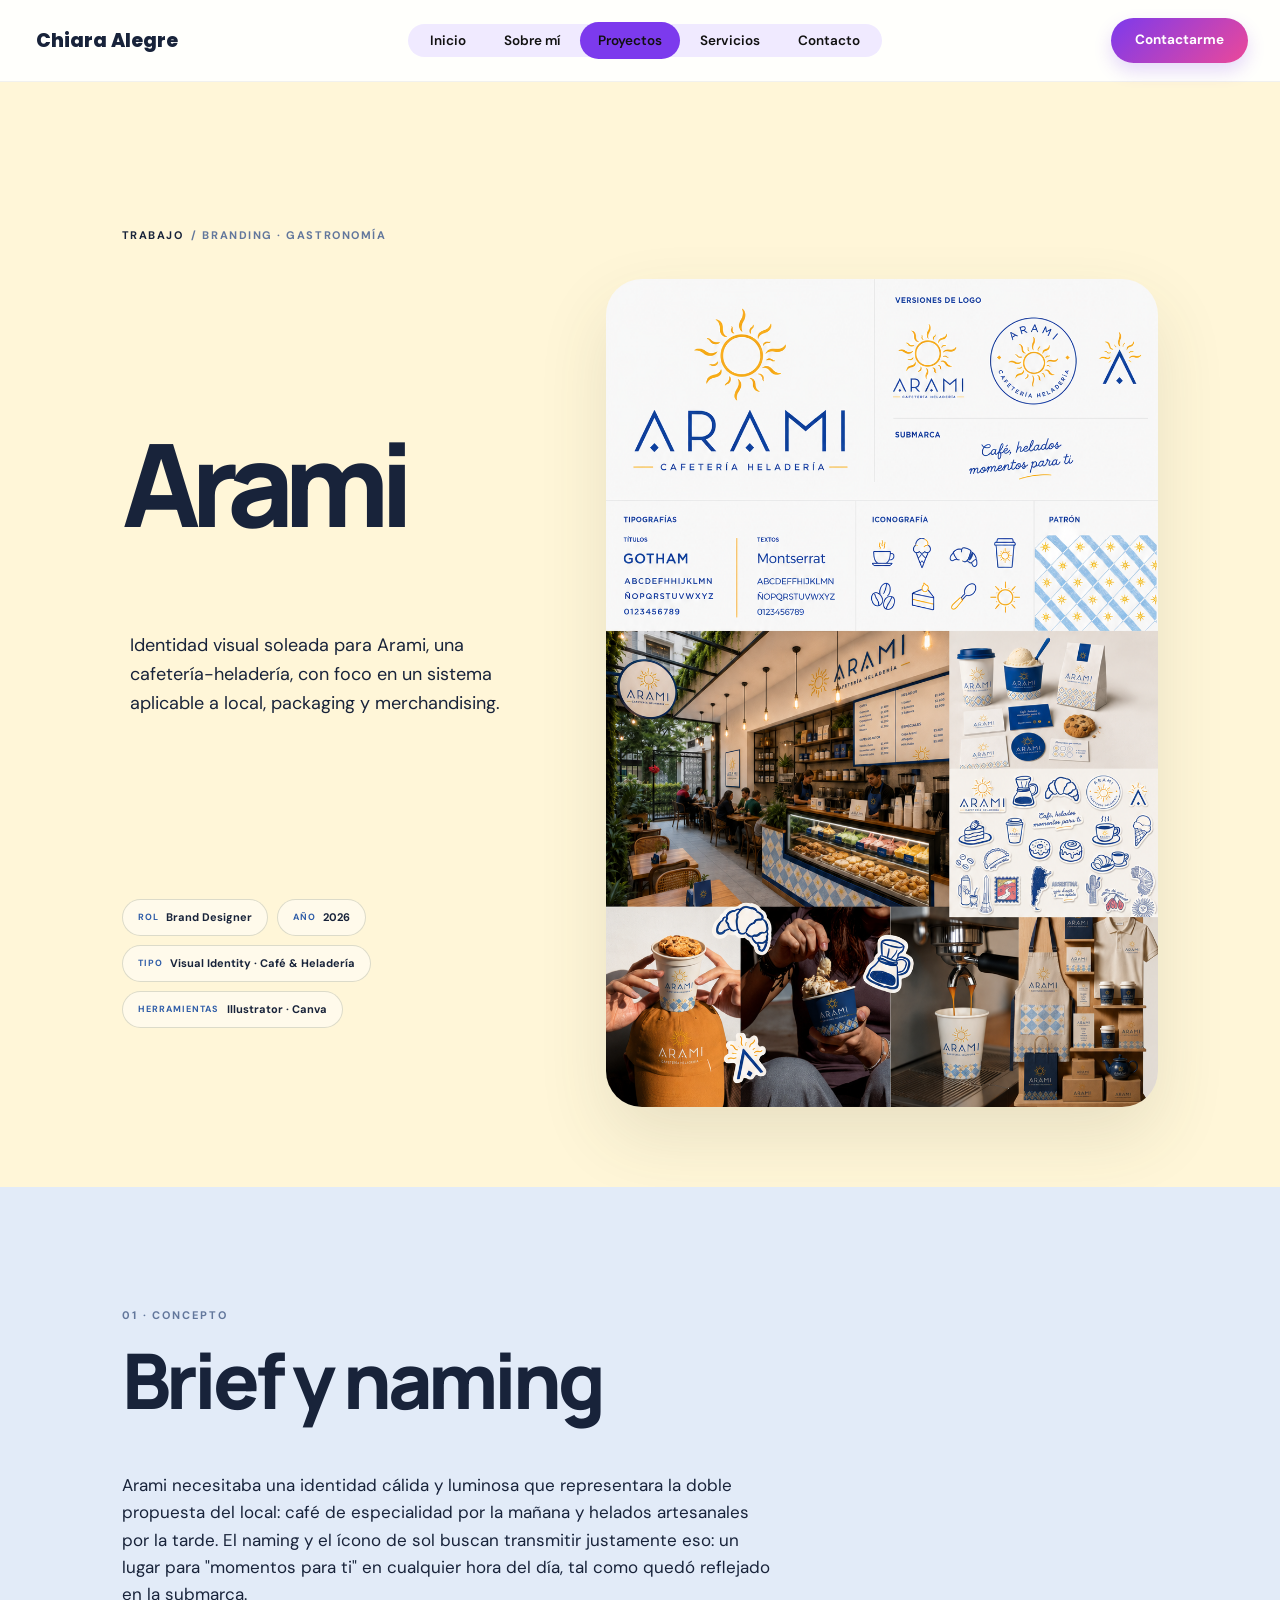
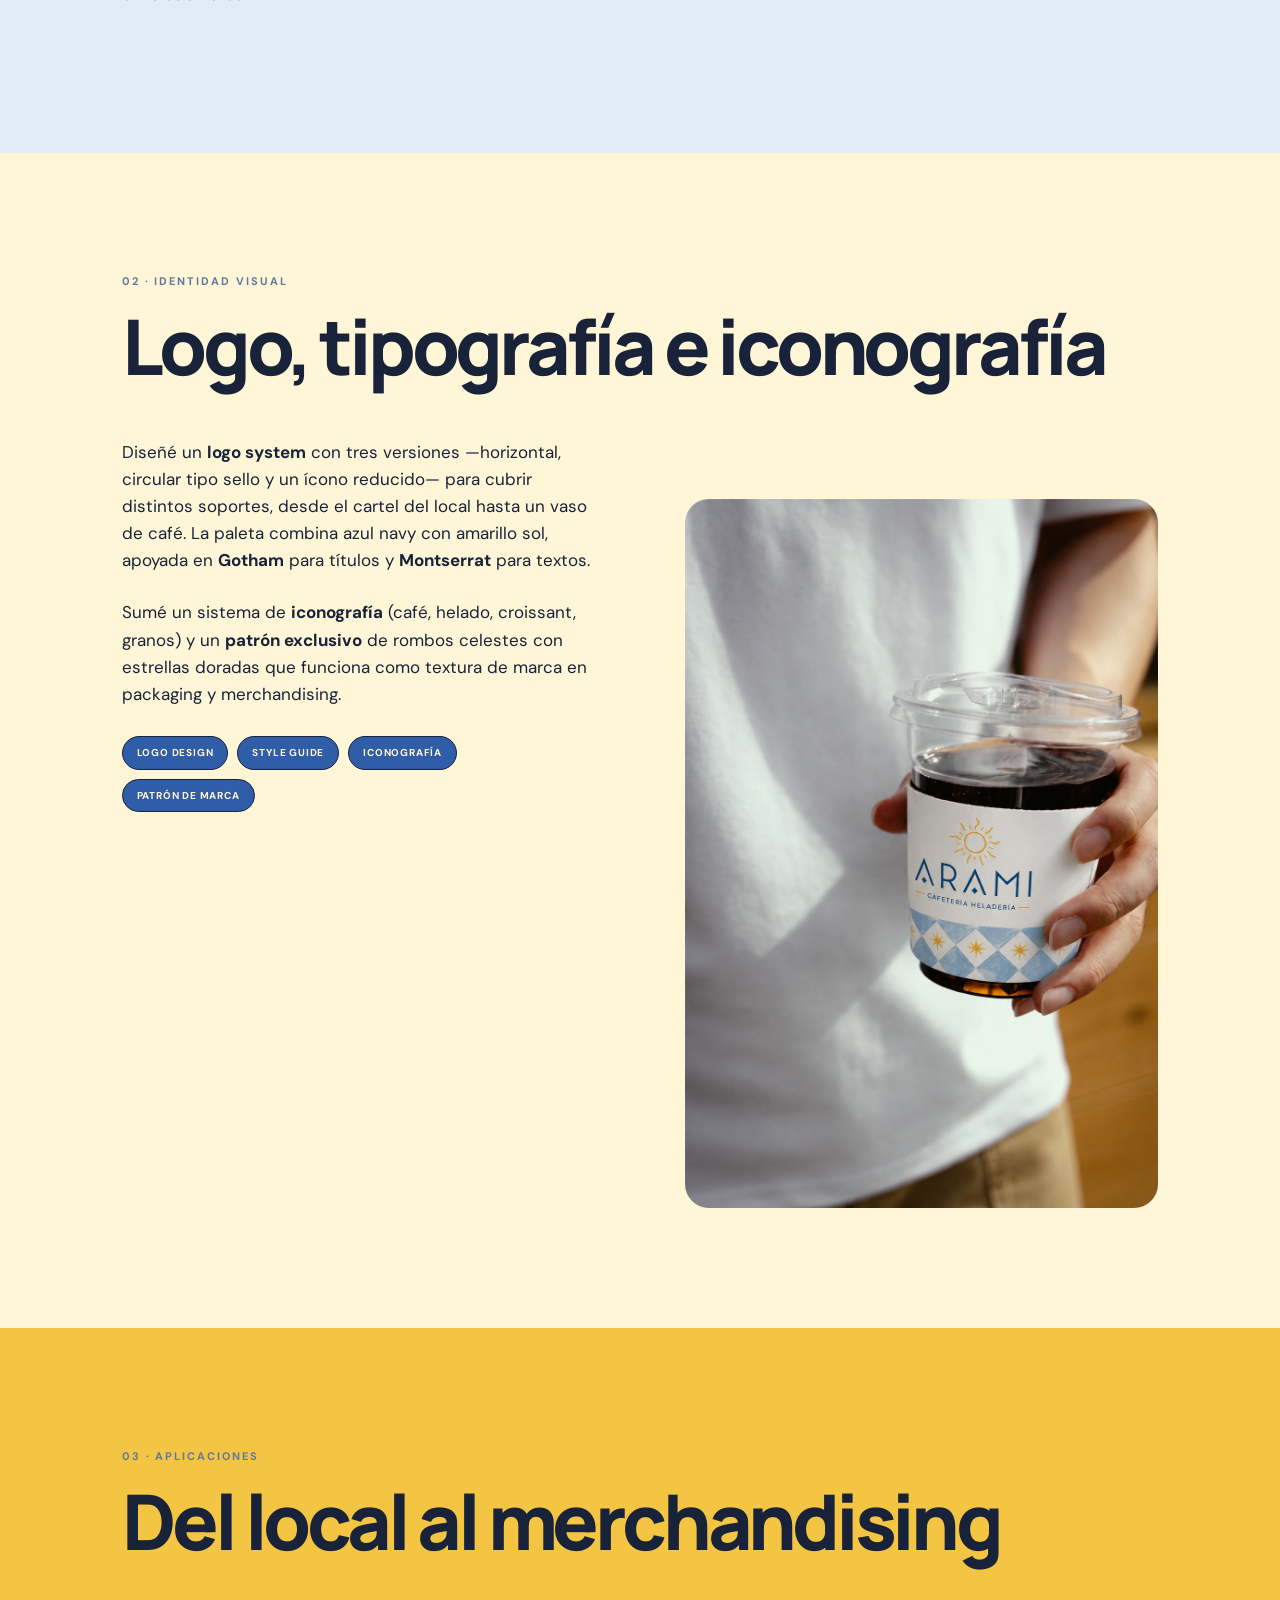
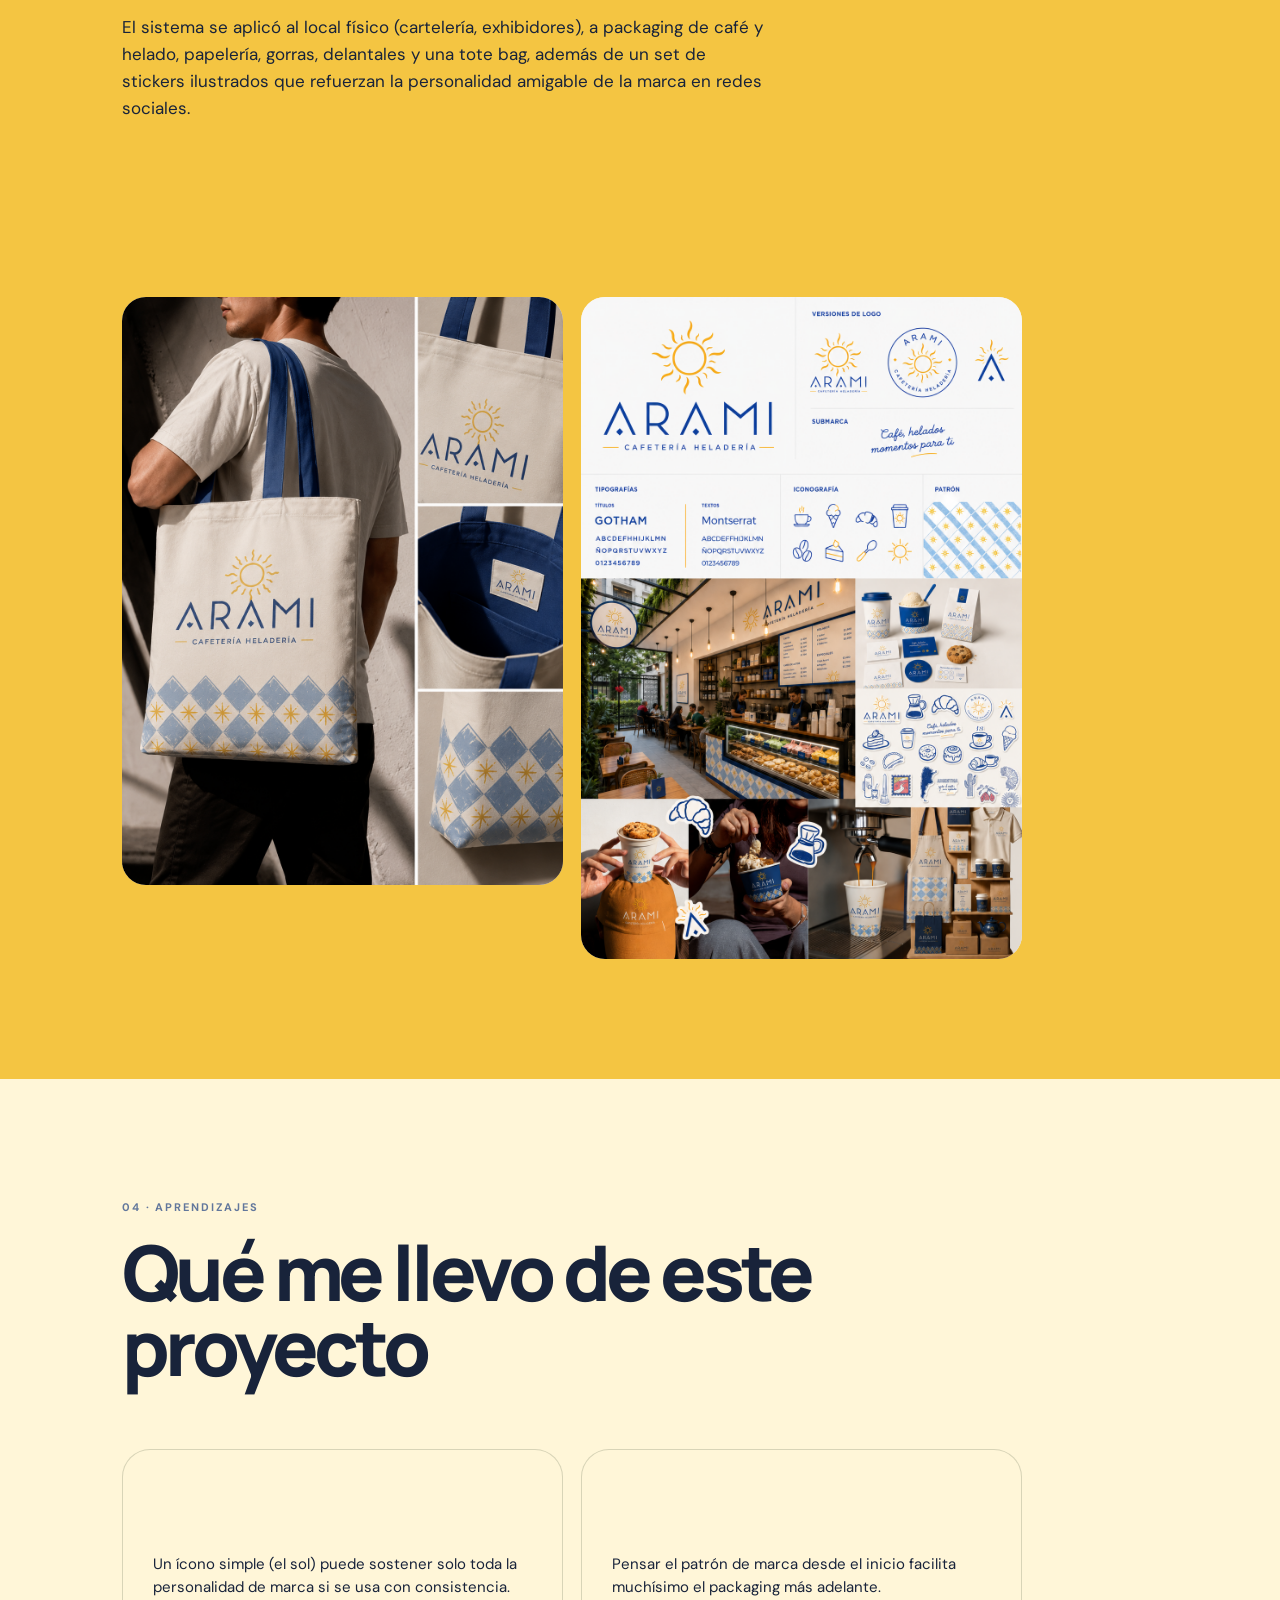
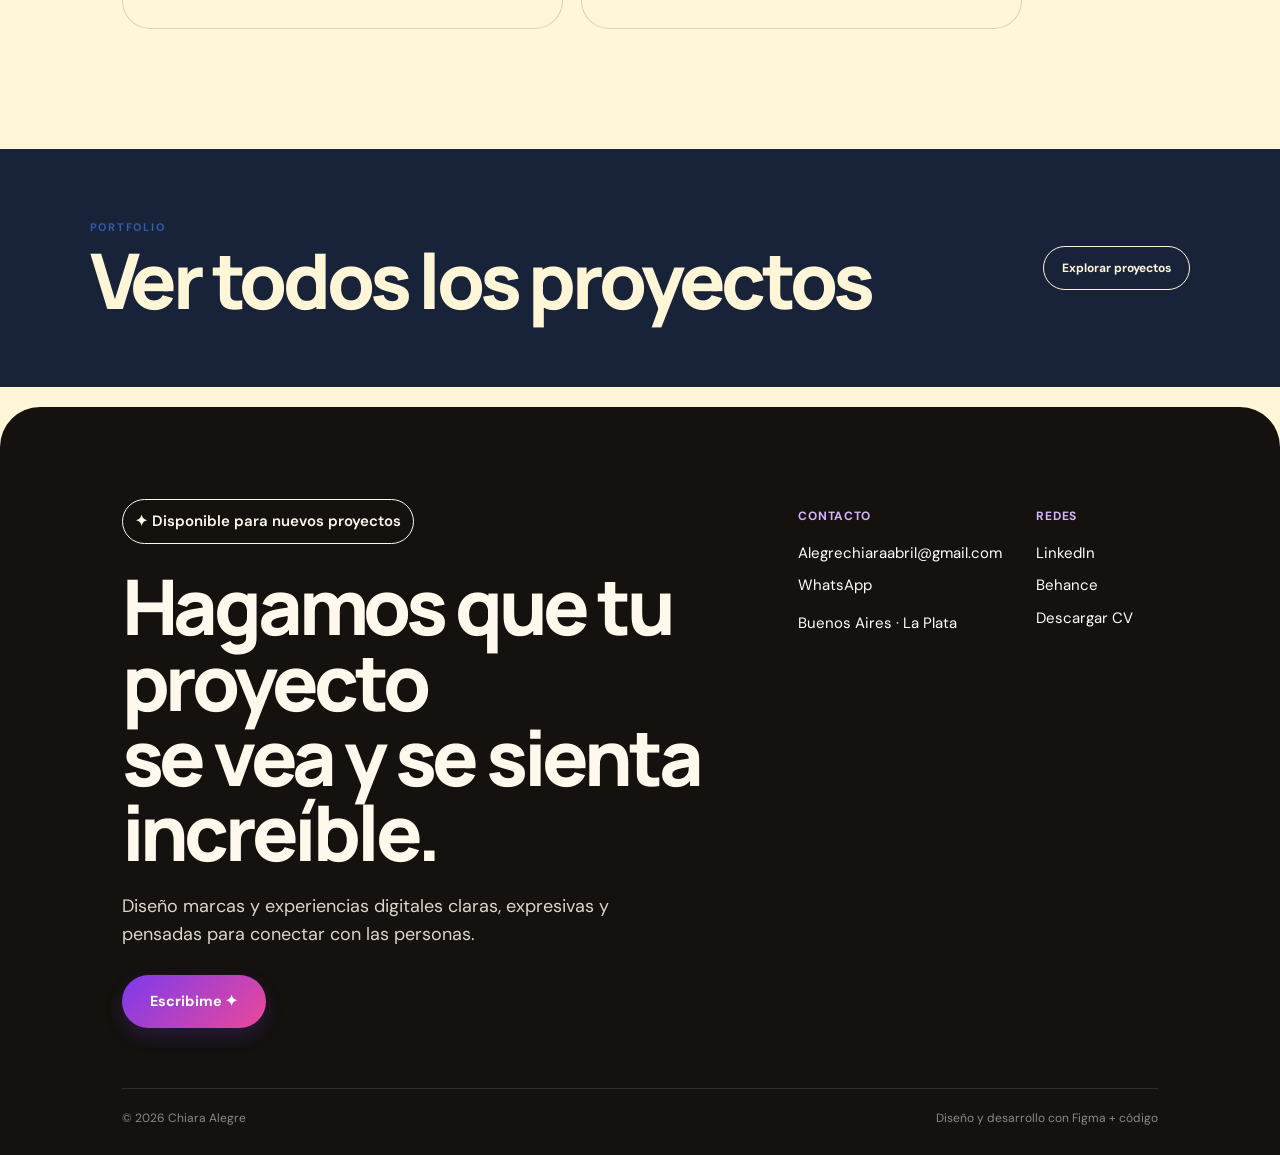
==== commit f427ae87: "Add files via upload" ====
--- a/arami.html
+++ b/arami.html
@@ -115,23 +115,30 @@
 <footer id="contacto">
   <div class="wrap">
     <div class="foot-grid">
-      <div>
-        <span class="pill" style="background:transparent; border-color:var(--cream); color:var(--cream); margin-bottom:18px;">✦ Trabajemos juntos en tu nuevo proyecto</span>
-        <h2>Armemos algo<br>que la gente<br>quiera usar.</h2>
-        <p class="hero-sub" style="margin-top:18px;">Estoy buscando mis primeras oportunidades como diseñadora UX/UI. Si tenés un proyecto, una pasantía o simplemente querés charlar de diseño, escribime.</p>
-        <a href="mailto:Alegrechiaraabril@gmail.com" class="btn primary" style="margin-top:10px;">Escribime ✦</a>
+      <div class="foot-intro">
+        <span class="pill">✦ Disponible para nuevos proyectos</span>
+        <h2>Hagamos que tu proyecto<br>se vea y se sienta increíble.</h2>
+        <p>Diseño marcas y experiencias digitales claras, expresivas y pensadas para conectar con las personas.</p>
+        <a href="mailto:Alegrechiaraabril@gmail.com" class="btn primary">Escribime ✦</a>
       </div>
-      <div class="foot-col">
-        <h5>Contacto</h5>
-        <a href="mailto:Alegrechiaraabril@gmail.com">Alegrechiaraabril@gmail.com</a>
-        <a href="tel:+542213995221">+54 221 399 5221</a>
-        <a href="https://www.linkedin.com/in/chiaraalegre" target="_blank" rel="noopener">linkedin.com/in/chiaraalegre</a>
-        <p style="color:#a6a190;">Buenos Aires, Argentina</p>
+      <div class="foot-details">
+        <div class="foot-col">
+          <h5>Contacto</h5>
+          <a href="mailto:Alegrechiaraabril@gmail.com">Alegrechiaraabril@gmail.com</a>
+          <a href="https://wa.me/542213995221?text=Hola%20Chiara%2C%20quiero%20consultarte%20por%20un%20proyecto." target="_blank" rel="noopener">WhatsApp</a>
+          <p>Buenos Aires · La Plata</p>
+        </div>
+        <div class="foot-col">
+          <h5>Redes</h5>
+          <a href="https://www.linkedin.com/in/chiaraalegre" target="_blank" rel="noopener">LinkedIn</a>
+          <a href="https://www.behance.net/chiaraalegre0" target="_blank" rel="noopener">Behance</a>
+          <a href="CV-Chiara-Alegre.pdf" download>Descargar CV</a>
+        </div>
       </div>
     </div>
     <div class="foot-bottom">
-      <span>© 2026 Chiara Abril Alegre</span>
-      <span>Diseñado &amp; construido por Chiara ✦ Hecho con Figma + código</span>
+      <span>© 2026 Chiara Alegre</span>
+      <span>Diseño y desarrollo con Figma + código</span>
     </div>
   </div>
 </footer>
--- a/styles.css
+++ b/styles.css
@@ -61,11 +61,12 @@
 nav a:hover{background:rgba(0,0,0,.05);}
 nav a.navActive{background:var(--violet); color:var(--paper);}
 .navcta{
-  border:none; background:var(--violet); color:var(--paper);
+  border:none; background:linear-gradient(135deg, var(--violet), var(--pink)); color:var(--paper);
   padding:11px 22px; border-radius:100px; font-weight:700; font-size:13.5px;
   text-decoration:none; transition:background .2s ease, transform .15s ease;
-}
-.navcta:hover{background:var(--pink);}
+  box-shadow:0 8px 18px rgba(124,58,237,.2);
+}
+.navcta:hover{background:linear-gradient(135deg, var(--pink), var(--violet));}
 
 /* ===== pills / buttons ===== */
 .pill{
@@ -1276,6 +1277,11 @@
   color: var(--case-muted);
 }
 
+body.case-jelly-layout footer h2,
+body.case-jelly-layout footer h2 em {
+  color: #fff8ed;
+}
+
 body.case-jelly-layout .body-copy {
   max-width: 580px;
   padding-top: 42px;
@@ -2088,8 +2094,13 @@
 body.case-jelly-layout .navcta {
   padding: 12px 24px;
   border-radius: 999px;
-  background: var(--violet);
+  background: linear-gradient(135deg, var(--violet), var(--pink));
   color: #fff;
+  box-shadow: 0 8px 18px rgba(124,58,237,.2);
+}
+
+body.case-jelly-layout .navcta:hover {
+  background: linear-gradient(135deg, var(--pink), var(--violet));
 }
 
 
